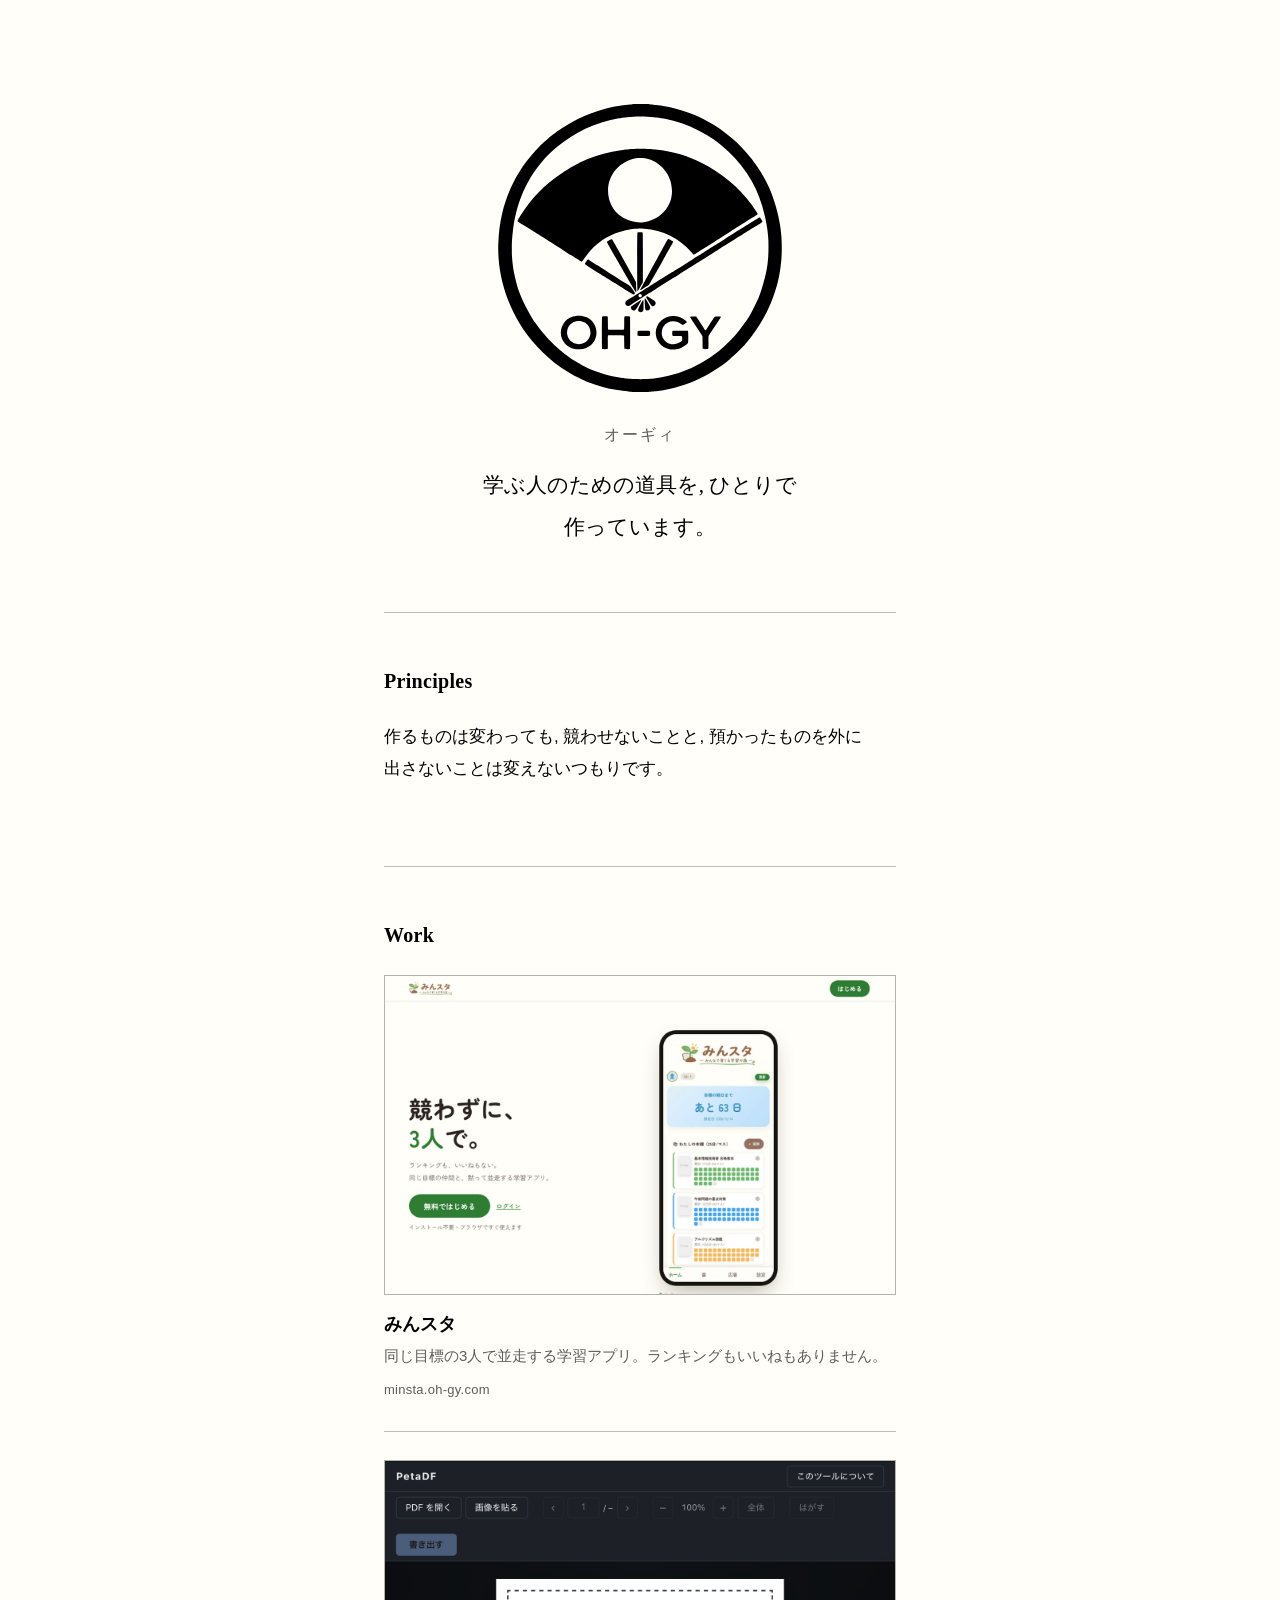
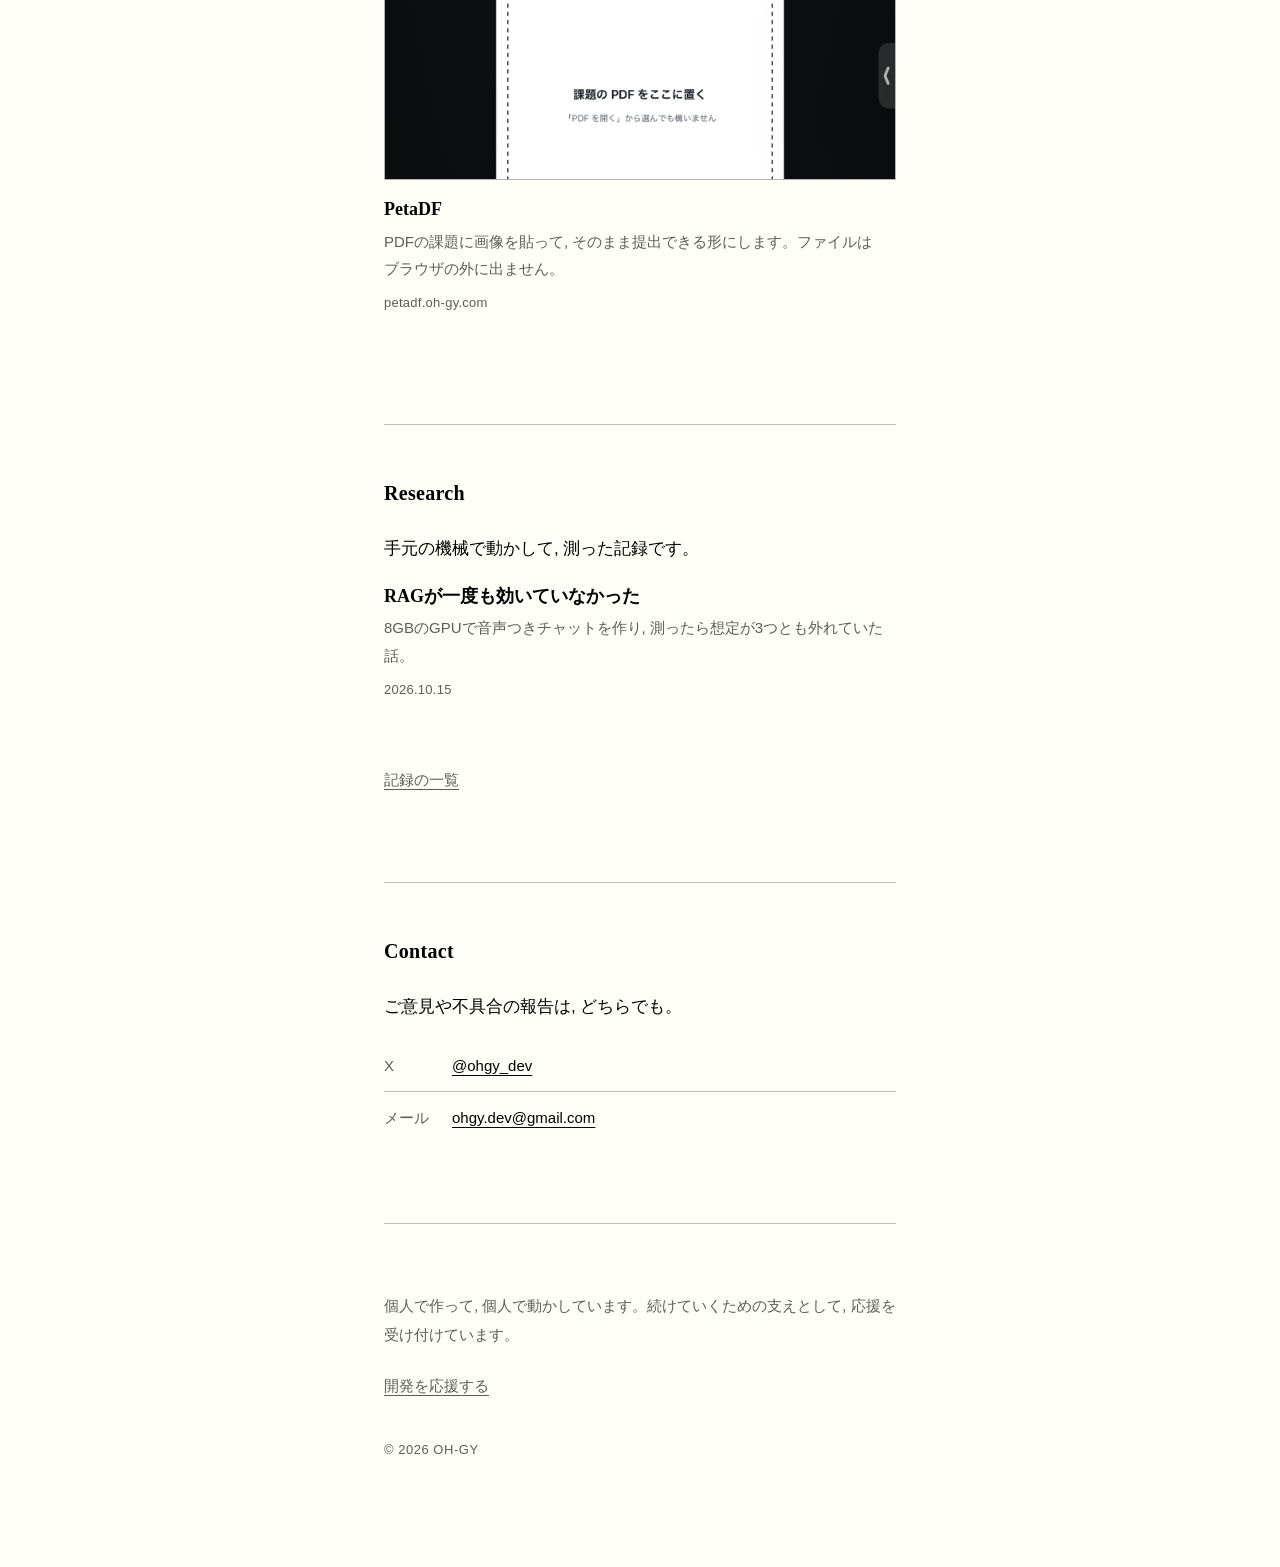
==== index.html @ 988ca9a3 "タイトルの変更" ====
<!doctype html>
<html lang="ja">
<head>
<meta charset="utf-8">
<meta name="viewport" content="width=device-width, initial-scale=1">
<title>OH-GY — 学ぶ人のための道具</title>
<meta name="description" content="OH-GY (オーギィ) は個人開発の屋号です。競わない学習アプリ「みんスタ」と, PDFに画像を貼る「PetaDF」を作っています。">
<link rel="canonical" href="https://oh-gy.com/">

<meta property="og:type" content="website">
<meta property="og:site_name" content="OH-GY">
<meta property="og:url" content="https://oh-gy.com/">
<meta property="og:title" content="OH-GY — 学ぶ人のための道具">
<meta property="og:description" content="競わない学習アプリ「みんスタ」と, PDFに画像を貼る「PetaDF」。個人で作っています。">
<meta property="og:image" content="https://oh-gy.com/mon-og.png">
<meta property="og:image:width" content="1200">
<meta property="og:image:height" content="630">
<meta property="og:image:alt" content="OH-GY — 誰かのための道具を, ひとりで作っています。">
<meta property="og:locale" content="ja_JP">
<meta name="twitter:card" content="summary_large_image">
<meta name="twitter:site" content="@ohgy_dev">
<meta name="twitter:creator" content="@ohgy_dev">

<link rel="icon" href="favicon.svg" type="image/svg+xml">
<link rel="apple-touch-icon" href="apple-touch-icon.png">
<meta name="theme-color" content="#FFFEF8" media="(prefers-color-scheme: light)">
<meta name="theme-color" content="#1A1917" media="(prefers-color-scheme: dark)">

<link rel="stylesheet" href="style.css">

<script type="application/ld+json">
{
  "@context": "https://schema.org",
  "@graph": [
    {
      "@type": "Organization",
      "@id": "https://oh-gy.com/#org",
      "name": "OH-GY",
      "alternateName": "オーギィ",
      "url": "https://oh-gy.com/",
      "logo": "https://oh-gy.com/mon-og.png",
      "description": "学ぶ人のための道具を個人で作っている屋号。",
      "email": "ohgy.dev@gmail.com",
      "sameAs": ["https://x.com/ohgy_dev"]
    },
    {
      "@type": "WebSite",
      "@id": "https://oh-gy.com/#site",
      "url": "https://oh-gy.com/",
      "name": "OH-GY",
      "inLanguage": "ja",
      "publisher": { "@id": "https://oh-gy.com/#org" }
    },
    {
      "@type": "WebApplication",
      "name": "みんスタ",
      "url": "https://minsta.oh-gy.com/",
      "applicationCategory": "EducationalApplication",
      "operatingSystem": "Web",
      "inLanguage": "ja",
      "description": "同じ目標の3人で並走する学習アプリ。ランキングもいいねもありません。",
      "author": { "@id": "https://oh-gy.com/#org" },
      "offers": { "@type": "Offer", "price": "0", "priceCurrency": "JPY" }
    },
    {
      "@type": "WebApplication",
      "name": "PetaDF",
      "url": "https://petadf.oh-gy.com/",
      "applicationCategory": "UtilitiesApplication",
      "operatingSystem": "Web",
      "inLanguage": "ja",
      "description": "PDFの課題に画像を貼って, そのまま提出できる形にします。ファイルはブラウザの外に出ません。",
      "author": { "@id": "https://oh-gy.com/#org" },
      "offers": { "@type": "Offer", "price": "0", "priceCurrency": "JPY" }
    }
  ]
}
</script>
</head>

<body>
<a class="skip" href="#main">本文へ</a>
<main id="main">

  <header class="nameplate">
    <h1 class="mark"><svg xmlns="http://www.w3.org/2000/svg" viewBox="0 0 512 512" role="img" aria-label="OH-GY"><path fill="currentColor" fill-rule="evenodd" d="M239.12 511.57C238.65 511.31 237.38 511.09 235.62 510.96C229.09 510.49 221.98 509.6 213 508.13C142.94 496.64 78.95 451.99 40.63 387.88C20.11 353.55 7.25 313.15 4.63 274.75C4.35 270.7 3.79 253.26 3.9 252.25C3.97 251.63 4.14 248.37 4.28 245C5.01 226.96 6.76 213.51 10.63 196C19.63 155.32 40.35 115.4 68.12 85.21C69.64 83.57 72.01 80.96 73.41 79.42C77.63 74.75 86.51 66.42 92.75 61.26C94.61 59.73 96.63 58.05 97.25 57.53C101.88 53.64 113.32 45.49 120.62 40.87C152.34 20.82 185.61 8.4 222.75 2.76C227.2 2.09 233.66 1.37 238.4 1.03C240.32 0.89 241.37 0.7 241.77 0.41C242.77 -0.28 272.24 -0.21 273.79 0.49C274.51 0.82 275.42 0.99 276.5 0.99C277.39 0.99 278.97 1.11 280 1.24C281.03 1.37 283.06 1.61 284.5 1.76C295.66 2.92 303.89 4.38 316.5 7.44C390.82 25.44 454.43 78.83 486.05 149.75C494.05 167.68 501.99 195.36 505.26 216.69C505.39 217.55 505.61 218.95 505.74 219.81C506.18 222.66 507.15 231.62 507.36 234.75C508.51 252.08 508.3 268.88 506.77 282.25C506.14 287.8 505.74 290.98 505.5 292.5C505.36 293.39 505.14 294.92 505.01 295.89C504.88 296.86 504.61 298.49 504.41 299.51C504.2 300.54 503.96 301.88 503.87 302.5C503.42 305.49 501.18 315.47 499.7 321.12C489.7 359.17 469.77 396.44 443.38 426.47C442.14 427.88 440.27 430.01 439.21 431.2C435.33 435.61 423.92 446.44 416.1 453.14C380.55 483.59 331.34 505.29 287.12 510C285.61 510.16 283.48 510.4 282.38 510.52C281.27 510.65 279.02 510.84 277.38 510.96C275.43 511.1 274.09 511.32 273.57 511.59C272.36 512.22 240.28 512.2 239.12 511.57ZM266.62 488.97C272.48 488.74 274.45 488.6 280.62 488.02C294.97 486.66 314.93 481.93 330.64 476.16C353.62 467.72 374.91 455.83 394 440.78C396.13 439.11 399.2 436.55 403.49 432.88C409.38 427.83 417.45 419.88 422.38 414.27C423.75 412.7 425.39 410.85 426.02 410.15C433.33 402.03 446.35 384.31 451.39 375.62C453.6 371.8 464.46 349.91 466.45 345.25C471.62 333.16 478.53 309.06 481.36 293.25C481.71 291.29 481.85 290.41 482.53 285.75C482.66 284.86 482.88 283 483.02 281.62C483.16 280.25 483.38 278.17 483.5 277C484.71 265.35 484.71 244.1 483.51 232.5C483.05 228.16 482.76 225.58 482.53 224C482.39 223.11 482.16 221.47 482.01 220.38C480.48 209.42 478.18 199.28 473.21 181.5C461.55 139.85 436 101.89 400 72.73C367.88 46.71 324.41 28.17 285.75 24.01C284.31 23.85 282.17 23.61 281 23.48C266.01 21.74 247.27 21.74 232.75 23.48C224.4 24.48 224.01 24.53 216.06 25.86C178.54 32.15 139.81 50.45 107.62 77.1C79.17 100.65 56.28 133.38 42.92 169.62C41.93 172.32 39.95 178.37 38.5 183.12C35.8 192.01 32.72 206.27 31.12 217.38C30.92 218.75 30.64 220.66 30.5 221.62C30.35 222.59 30.12 224.56 29.99 226C29.85 227.44 29.62 229.64 29.48 230.88C29.34 232.11 29.12 234.36 28.99 235.88C28.87 237.39 28.62 240.31 28.45 242.38C28.04 247.31 28.04 266.4 28.45 271.38C29.49 283.99 30.37 290.57 32.52 301.75C34.28 310.89 36.98 321.52 39.47 329.12C45.43 347.32 60.13 375.72 72.08 392.12C77.89 400.1 82.58 405.96 89.53 413.91C92.44 417.25 104.75 429.6 108 432.45C122.16 444.86 132.59 452.5 146.38 460.57C148.71 461.94 151.3 463.39 152.12 463.81C152.95 464.22 154.58 465.08 155.75 465.71C170.65 473.81 195.76 482.21 214.12 485.23C214.95 485.37 217.26 485.76 219.25 486.1C226.56 487.34 229.92 487.75 239.25 488.54C246.33 489.14 257.89 489.33 266.62 488.97ZM142.25 435.87C117.42 432.15 106.94 405.8 122.7 386.69C130.94 376.69 148.54 373.31 161.4 379.25C178.85 387.31 184.22 409.93 172.24 424.82C165.62 433.04 153.41 437.54 142.25 435.87ZM308.25 435.85C283.71 431.38 275.44 401.02 294.27 384.55C306.17 374.14 326.01 374.5 337.44 385.34C340.01 387.79 340.02 387.77 335.81 390.51C331.77 393.14 331.55 393.18 329.71 391.61C319.39 382.76 303.53 385.04 297.29 396.25C294.9 400.54 294.04 407.06 295.22 411.78C298.8 426.02 315.52 431.56 328.44 422.79C330.97 421.07 331 421.01 331 416.84C331 411.8 331.86 412.25 322.24 412.25L314.48 412.25L313.83 411.6C313.18 410.95 313.02 405.36 313.62 403.94C313.94 403.17 314.82 403.12 327.96 403.12L340.79 403.12L341.27 403.72C341.91 404.51 342.02 423.25 341.39 424.47C339.84 427.46 332.21 432.65 326.68 434.47C321.36 436.22 313.51 436.81 308.25 435.85ZM188.64 435.19C187.99 434.26 188.05 378.51 188.71 377.91C189.2 377.47 197.52 377.28 198.17 377.7C198.82 378.11 198.91 379.5 198.96 389.74C199.02 399.1 199.07 400.41 199.42 400.81C200.11 401.56 226.71 401.48 227.4 400.72C227.85 400.23 227.88 399.62 227.94 389.66C228.02 377.88 228 378.2 228.88 377.79C230.06 377.26 237.08 377.4 237.78 377.98L238.38 378.46L238.45 405.92C238.52 434.02 238.51 434.71 237.85 435.37C237.23 435.99 228.99 435.93 228.42 435.3C228.06 434.9 228.01 433.55 227.94 423.34C227.89 414.03 227.81 411.75 227.53 411.41C227.18 410.99 200.71 410.74 199.65 411.15C198.84 411.46 198.73 413.07 198.8 424.02L198.88 434.79L198.28 435.27C197.31 436.06 189.2 435.99 188.64 435.19ZM367.66 435.29C367.29 434.88 367.25 433.74 367.25 424.16C367.25 415.73 367.18 413.31 366.91 412.68C366.57 411.88 360.16 402.02 350.32 387.16C344.66 378.61 344.82 378.89 345.25 378.37C345.62 377.93 355.44 377.82 356.23 378.24C356.69 378.49 360.33 384.11 367.24 395.25C371.44 402.02 372.01 402.72 372.83 402.18C373.11 401.99 375.02 399.2 377.05 395.98C386.41 381.19 387.82 379.03 388.38 378.5C389.1 377.82 398.91 377.56 399.55 378.2C400.07 378.72 399.7 379.34 388.91 395.6C383.17 404.25 378.31 411.64 378.11 412.02C377.81 412.61 377.75 414.58 377.75 423.68C377.75 433.19 377.7 434.71 377.36 435.19C376.81 435.98 368.36 436.07 367.66 435.29ZM152.52 426.24C165.22 423.05 171.59 408.93 165.76 396.87C158 380.81 133.59 382.24 127.58 399.12C121.9 415.07 135.98 430.38 152.52 426.24ZM252.31 411.94C251.53 411.57 251.45 411.06 251.54 407.26C251.65 403.06 251.19 403.37 257.5 403.17C266.34 402.9 273.21 403.21 273.66 403.9C274.28 404.84 274.05 411.41 273.39 411.9C272.77 412.35 253.24 412.39 252.31 411.94ZM254.95 369.5C251.49 367.62 251.72 366.4 257.83 354.38C262.26 345.65 262.35 345.72 262.28 357.99C262.23 367.65 262.24 367.62 260.4 369.11C259.16 370.11 256.44 370.31 254.95 369.5ZM243 366.48C240.26 365.24 238.83 361.71 240.37 360C241.15 359.14 254.97 349.68 256.91 348.67C258.37 347.92 258.38 348.81 256.93 351.43C248.41 366.81 247.03 368.31 243 366.48ZM267.08 366.51C265.46 365.52 265.28 364.85 264.7 357.25C264.35 352.79 264.28 345.64 264.57 345.34C265.51 344.41 274.03 359.27 274.2 362.12C274.41 365.88 270.25 368.45 267.08 366.51ZM277.21 359.01C275.97 358.34 275.38 357.52 271.2 350.75C266.33 342.86 266.3 342.77 267.82 342.05C268.65 341.65 268.02 341.32 275.99 346.34C282.27 350.3 283.02 350.92 283.62 352.74C284.93 356.67 280.63 360.87 277.21 359.01ZM232.81 358.47C228.59 356.38 228.89 351.25 233.38 348.64C234.07 348.25 237.16 346.35 240.25 344.42C243.34 342.5 247 340.22 248.38 339.37C249.75 338.51 252.68 336.72 254.88 335.38C257.07 334.04 259.89 332.29 261.12 331.5C262.36 330.71 265.06 329.02 267.12 327.74C269.19 326.47 272.34 324.5 274.12 323.38C277.58 321.2 278.16 320.84 298.5 308.14C305.72 303.63 312.47 299.4 313.5 298.75C315.72 297.34 316.23 297.02 334.5 285.56C342.27 280.68 349.47 276.16 350.5 275.5C351.53 274.85 354.23 273.15 356.5 271.73C358.77 270.31 361.86 268.37 363.38 267.41C364.89 266.46 367.98 264.53 370.25 263.12C372.52 261.71 376.01 259.52 378 258.24C379.99 256.96 383.71 254.6 386.25 253C390.66 250.22 392.69 248.94 406.25 240.37C422.5 230.1 431.89 224.19 444.62 216.2C448.42 213.82 459.77 206.76 464.39 203.92C469.18 200.96 468.9 200.9 471.97 205.59C474.61 209.6 474.98 208.99 466.75 214.06C460.99 217.61 458.08 219.43 446.25 226.87C443.02 228.91 439.14 231.33 437.62 232.26C436.11 233.18 432.96 235.15 430.62 236.63C428.29 238.11 425.87 239.63 425.25 240C423.44 241.08 404.87 252.7 394.88 259C392.54 260.48 389.73 262.24 388.62 262.93C387.52 263.61 382.46 266.8 377.38 270C372.29 273.21 365.59 277.42 362.5 279.37C359.41 281.32 354.96 284.13 352.62 285.62C350.29 287.1 345.39 290.2 341.75 292.49C338.11 294.78 331.24 299.12 326.5 302.12C321.76 305.12 314.67 309.6 310.75 312.07C306.83 314.54 302.61 317.21 301.38 317.99C296.11 321.33 289.04 325.78 282.25 330.03C279.98 331.44 275.31 334.4 271.88 336.59C268.44 338.78 263.71 341.75 261.38 343.2C257.15 345.81 246.7 352.47 240.78 356.32C236.4 359.16 234.98 359.55 232.81 358.47ZM257.76 343.37C259.37 342.54 259.8 340.19 258.61 338.77C256.7 336.51 253.21 337.69 253.21 340.6C253.21 343.05 255.58 344.5 257.76 343.37ZM241.24 337.09C239.67 336.18 237.93 335.13 237.38 334.75C236.82 334.38 234.46 332.89 232.12 331.44C229.79 330 224.78 326.87 221 324.49C217.22 322.12 213.17 319.59 212 318.87C210.01 317.65 203.09 313.34 193.88 307.58C191.68 306.21 186.78 303.11 183 300.71C175.72 296.07 170 292.47 163.25 288.27C157.06 284.41 157.24 284.86 160.13 280.37C163.34 275.39 162.94 275.5 167.42 278.45C170.54 280.52 174.01 282.73 182 287.76C186.75 290.74 193.58 295.08 198.12 298C200.11 299.28 211.2 306.31 230.75 318.7C239.72 324.38 238.75 323.49 243.04 329.98C247.62 336.9 247.62 336.91 245.75 338.19C244.59 338.98 244.45 338.94 241.24 337.09ZM248.56 334.33C248.22 334.2 245.39 329.71 242.36 324.5C237.84 316.71 236.02 313.57 232.82 308C230.95 304.77 227.91 299.48 226.05 296.25C224.18 293.02 221.49 288.35 220.06 285.88C218.63 283.4 215.96 278.79 214.13 275.62C212.31 272.46 209.6 267.79 208.12 265.25C203.93 258.05 197.5 246.44 197.33 245.77C197.09 244.82 197.45 244.5 201.26 242.31C205.82 239.7 206.2 239.7 207.52 242.3C207.82 242.89 208.93 244.89 210 246.75C211.06 248.61 212.72 251.53 213.68 253.25C214.64 254.97 216.69 258.61 218.24 261.35C221.5 267.12 228.72 280.04 230.62 283.5C231.34 284.81 233.22 288.18 234.8 291C236.38 293.82 238.61 297.81 239.75 299.88C241.85 303.68 247.05 312.94 248.23 315C248.84 316.07 248.88 316.36 249.04 321C249.13 323.68 249.28 327.62 249.38 329.75C249.56 333.72 249.4 334.64 248.56 334.33ZM251.64 331.94C250.79 329.11 250.66 229.34 251.5 228.5C252.15 227.85 259.94 227.73 260.57 228.36C261.12 228.9 261.23 238.66 261.15 280.15L261.09 316.93L258.63 321.28C257.28 323.67 255.45 326.92 254.55 328.5C252.5 332.14 251.91 332.84 251.64 331.94ZM256.5 330.37C256.5 329.84 257.35 328.16 259.79 323.88C260.97 321.81 262.98 318.16 264.26 315.75C267.6 309.47 269.46 306.01 271.18 302.88C273.51 298.6 275.63 294.69 277.69 290.88C278.72 288.95 280.72 285.29 282.13 282.75C283.53 280.21 286.17 275.37 288 272C289.82 268.63 293 262.78 295.06 259C305.73 239.43 305.39 240 306.45 240C307.19 240 313.63 243.36 314.45 244.18C315.26 244.99 315.28 244.95 305.13 262.88C304.27 264.39 302.64 267.31 301.5 269.38C300.36 271.44 297.41 276.73 294.94 281.12C292.47 285.52 289.35 291.09 288.01 293.5C274.59 317.52 272.84 320.57 272.07 321.29C271.69 321.65 269.57 323.06 267.38 324.43C265.18 325.81 262.41 327.55 261.24 328.31C257.71 330.59 256.5 331.11 256.5 330.37ZM148.25 278.09C146.39 276.9 144.03 275.41 143 274.76C138.21 271.76 126.23 264.16 120.12 260.24C112.71 255.49 104.71 250.41 100.25 247.63C98.67 246.64 95.52 244.65 93.25 243.21C90.98 241.76 85.19 238.1 80.38 235.07C67.11 226.73 67.03 226.68 60.88 222.79C57.71 220.79 51.52 216.94 47.12 214.23C38.36 208.83 38.02 208.54 38.57 207.23C38.85 206.55 42.13 200.81 43.62 198.39C61.97 168.53 86.53 143.13 115.62 123.89C130.97 113.74 148.69 103.97 161 98.86C182.11 90.09 200.63 85.03 222.12 82.14C227.8 81.37 228.69 81.26 231.5 81C233.08 80.85 235.22 80.62 236.25 80.48C238.01 80.25 252.57 79.67 257.25 79.65C261.19 79.63 276.86 80.24 278.75 80.49C279.78 80.62 281.92 80.85 283.5 81C298.71 82.39 315.2 85.69 330.5 90.39C334.5 91.62 336.01 92.13 342.52 94.46C351.36 97.63 367.56 105.16 376.25 110.13C413.53 131.48 442.42 158.69 463.54 192.35C465.42 195.35 465.51 195.68 464.69 196.41C464.13 196.9 463.42 197.35 455.29 202.36C452.9 203.83 449.13 206.19 446.91 207.6C444.69 209.01 439.95 212 436.38 214.24C432.8 216.49 424.64 221.67 418.25 225.75C411.86 229.83 402.24 235.96 396.88 239.37C386.49 245.98 378.79 250.89 375.12 253.25C373.89 254.05 369.61 256.77 365.62 259.31C361.64 261.85 357.04 264.79 355.4 265.84C351.22 268.53 351.83 268.71 347.38 263.48C326.54 239.01 296.08 223.88 263.38 221.77C261.31 221.64 259.08 221.45 258.4 221.35C256.73 221.11 243.71 221.92 239.88 222.51C214.17 226.45 191.78 237.25 173.8 254.38C169.43 258.53 161.16 268.61 155.64 276.5C152.42 281.09 152.84 281.01 148.25 278.09ZM262.38 210.23C286.93 207.26 307.88 188.3 311.84 165.45C312.71 160.42 312.85 158.89 312.84 154.25C312.78 126.16 292.76 101.89 265.25 96.59C261.88 95.94 251.37 95.94 248.25 96.59C209.09 104.74 188.67 143.54 204.72 179.3C213.8 199.55 238.97 213.05 262.38 210.23Z"/></svg></h1>
    <p class="reading">オーギィ</p>
    <p class="lede">学ぶ人のための道具を, ひとりで作っています。</p>
  </header>

  <section class="band">
    <h2>Principles</h2>
    <p>作るものは変わっても, 競わせないことと, 預かったものを外に出さないことは変えないつもりです。</p>
  </section>

  <section class="band">
    <h2>Work</h2>
    <div class="entries">

      <a class="entry" href="https://minsta.oh-gy.com/">
        <span class="shot"><img src="images/minsta.png"
             alt="みんスタの画面。「競わずに、3人で。」の見出しと, 目標までの残り日数や参考書ごとの学習記録が並んだアプリ画面。"
             width="1280" height="800" loading="lazy" decoding="async"></span>
        <h3>みんスタ</h3>
        <p>同じ目標の3人で並走する学習アプリ。ランキングもいいねもありません。</p>
        <span class="meta">minsta.oh-gy.com</span>
      </a>

      <a class="entry" href="https://petadf.oh-gy.com/">
        <span class="shot"><img src="images/petadf.png"
             alt="PetaDFの画面。PDFを置く枠と, 「PDFを開く」「画像を貼る」「書き出す」の操作が並んでいる。"
             width="1280" height="800" loading="lazy" decoding="async"></span>
        <h3>PetaDF</h3>
        <p>PDFの課題に画像を貼って, そのまま提出できる形にします。ファイルはブラウザの外に出ません。</p>
        <span class="meta">petadf.oh-gy.com</span>
      </a>

    </div>
  </section>

  <section class="band">
    <h2>Research</h2>
    <p>手元の機械で動かして, 測った記録です。</p>
    <div class="entries">

      <a class="entry" href="research/local-llm/">
        <h3>RAGが一度も効いていなかった</h3>
        <p>8GBのGPUで音声つきチャットを作り, 測ったら想定が3つとも外れていた話。</p>
        <span class="meta"><time datetime="2026-10-15">2026.10.15</time></span>
      </a>

    </div>
    <a class="more" href="research/">記録の一覧</a>
  </section>

  <section class="band">
    <h2>Contact</h2>
    <p>ご意見や不具合の報告は, どちらでも。</p>
    <dl class="contact">
      <div>
        <dt>X</dt>
        <dd><a href="https://x.com/ohgy_dev" rel="me noopener noreferrer" target="_blank">@ohgy_dev</a></dd>
      </div>
      <div>
        <dt>メール</dt>
        <dd><a href="mailto:ohgy.dev@gmail.com">ohgy.dev@gmail.com</a></dd>
      </div>
    </dl>
  </section>

  <footer>
    <p>個人で作って, 個人で動かしています。続けていくための支えとして, 応援を受け付けています。</p>
    <p><a href="https://ofuse.me/467b7906" rel="noopener noreferrer" target="_blank">開発を応援する</a></p>
    <p class="copyright">© 2026 OH-GY</p>
  </footer>

</main>
</body>
</html>
---- style.css ----
/* OH-GY — 共有スタイル */

:root {
  --ground: #FFFEF8;
  --ink: #000000;
  --ink-2: rgba(0, 0, 0, .64);
  --rule: rgba(0, 0, 0, .26);
  --wash: rgba(0, 0, 0, .04);
  --frame: rgba(0, 0, 0, .05);
  --focus: #1B5FBF;

  --serif: "Hiragino Mincho ProN", "Yu Mincho", YuMincho, "Noto Serif JP",
           "Noto Serif CJK JP", "Songti SC", serif;
  --sans: -apple-system, BlinkMacSystemFont, "Hiragino Kaku Gothic ProN",
          "Yu Gothic Medium", "Yu Gothic", YuGothic, "Noto Sans JP",
          "Helvetica Neue", Arial, sans-serif;
  --mono: ui-monospace, SFMono-Regular, Menlo, Consolas,
          "Noto Sans Mono", monospace;
}

@media (prefers-color-scheme: dark) {
  :root {
    --ground: #1A1917;
    --ink: #F2F0EB;
    --ink-2: rgba(242, 240, 235, .66);
    --rule: rgba(242, 240, 235, .30);
    --wash: rgba(242, 240, 235, .055);
    --frame: rgba(242, 240, 235, .07);
    --focus: #8FB8F0;
  }
}

/* 高コントラスト設定の利用者には, 罫線を 3:1 以上まで上げる */
@media (prefers-contrast: more) {
  :root {
    --ink-2: rgba(0, 0, 0, .82);
    --rule: rgba(0, 0, 0, .62);
  }
  @media (prefers-color-scheme: dark) {
    :root {
      --ink-2: rgba(242, 240, 235, .88);
      --rule: rgba(242, 240, 235, .68);
    }
  }
}

*, *::before, *::after { box-sizing: border-box; }

html { -webkit-text-size-adjust: 100%; }

body {
  margin: 0;
  background: var(--ground);
  color: var(--ink);
  font-family: var(--sans);
  font-size: 17px;
  line-height: 1.9;
  font-feature-settings: "palt" 1;
}

/* 日本語は文節で折り返す。Chrome 119+ が lang="ja" のときだけ効く。
   非対応ブラウザは通常の折り返しになるだけで, 崩れはしない。 */
p, h1, h2, h3, dd, li, figcaption { word-break: auto-phrase; }

main {
  width: 100%;
  max-width: 34rem;
  margin: 0 auto;
  padding: 0 1rem;
}

a {
  color: inherit;
  text-decoration-thickness: 1px;
  text-underline-offset: .28em;
}

:focus-visible {
  outline: 2px solid var(--focus);
  outline-offset: 3px;
  border-radius: 2px;
}

/* キーボード利用者が本文へ飛べるようにする */
.skip {
  position: absolute;
  left: -9999px;
  padding: .75rem 1rem;
  background: var(--ground);
  border: 1px solid var(--ink);
  font-size: .9375rem;
  text-decoration: none;
}

.skip:focus {
  left: 1rem;
  top: 1rem;
  z-index: 10;
}

/* ---------- 表札 ---------- */

.nameplate {
  padding: clamp(3.5rem, 13vw, 6.5rem) 0 clamp(2.5rem, 8vw, 4rem);
  text-align: center;
}

.mark {
  margin: 0;
  line-height: 0;
}

.mark svg {
  display: inline-block;
  width: min(288px, 58vw);
  height: auto;
  color: var(--ink);
}

.reading {
  margin: 1.75rem 0 0;
  font-family: var(--serif);
  font-size: 1rem;
  letter-spacing: .14em;
  color: var(--ink-2);
}

.lede {
  margin: .85rem auto 0;
  max-width: 24rem;
  font-family: var(--serif);
  font-size: 1.3125rem;
  line-height: 2;
}

/* ---------- 節 ---------- */
/* 罫線は下の見出しに属させたいので, 上の余白より下の余白を広くとる */

.band {
  padding: clamp(2.25rem, 7vw, 3.25rem) 0 clamp(3.25rem, 10vw, 5rem);
  border-top: 1px solid var(--rule);
}

.band > h2 {
  margin: 0 0 1.5rem;
  font-family: var(--serif);
  font-size: 1.25rem;
  font-weight: 600;
  line-height: 1.6;
  letter-spacing: .015em;
}

.band > p { margin: 0 0 1.1rem; }

.band > p:last-child { margin-bottom: 0; }

/* ---------- 一覧の項目 (Work / Research 共通) ---------- */

.entries {
  display: flex;
  flex-direction: column;
}

.entry {
  display: block;
  padding: 1.75rem 0;
  text-decoration: none;
  border-top: 1px solid var(--rule);
  transition: background-color .12s ease, box-shadow .12s ease;
}

.entry:first-child {
  border-top: 0;
  padding-top: 0;
}

.entry:hover {
  background: var(--wash);
  box-shadow: 0 0 0 1rem var(--wash);
}

/* 製品の実物。16:10 で枠を確保しておくので, 読み込みで行がずれない (CLS 対策) */
.shot {
  display: block;
  margin: 0 0 1rem;
  aspect-ratio: 16 / 10;
  overflow: hidden;
  background: var(--frame);
  border: 1px solid var(--rule);
}

.shot img {
  display: block;
  width: 100%;
  height: 100%;
  object-fit: cover;
  object-position: top center;
}

.entry h3 {
  margin: 0;
  font-family: var(--serif);
  font-size: 1.125rem;
  font-weight: 600;
  line-height: 1.5;
  text-decoration: underline;
  text-decoration-color: transparent;
  text-decoration-thickness: 1px;
  text-underline-offset: .22em;
  transition: text-decoration-color .12s ease;
}

.entry:hover h3,
.entry:focus-visible h3 { text-decoration-color: currentColor; }

.entry p {
  margin: .3rem 0 0;
  color: var(--ink-2);
  font-size: .9375rem;
  line-height: 1.85;
}

.entry .meta {
  display: block;
  margin-top: .5rem;
  font-size: .8125rem;
  letter-spacing: .02em;
  color: var(--ink-2);
}

/* ---------- 連絡先 ---------- */

.contact {
  margin: 0;
  font-size: .9375rem;
}

.contact > div {
  display: grid;
  grid-template-columns: 3.5rem 1fr;
  gap: .75rem;
  align-items: baseline;
  border-top: 1px solid var(--rule);
}

.contact > div:first-child { border-top: 0; }

.contact dt {
  padding: .7rem 0;
  color: var(--ink-2);
}

.contact dd { margin: 0; }

/* 指で押せる大きさを確保する (WCAG 2.2 の 2.5.8 は 24px, ここは 44px) */
.contact dd a {
  display: block;
  padding: .7rem 0;
  min-height: 44px;
}

/* ---------- 奥付 ---------- */

footer {
  padding: clamp(2.75rem, 9vw, 4.25rem) 0 clamp(3.5rem, 11vw, 5.5rem);
  border-top: 1px solid var(--rule);
  font-size: .9375rem;
  color: var(--ink-2);
}

footer p { margin: 0 0 1rem; }

footer a {
  display: inline-block;
  padding: .4rem 0;
}

.copyright {
  margin-top: 2rem;
  font-size: .8125rem;
  letter-spacing: .04em;
}

/* ---------- 記事ページ ---------- */

.back {
  display: inline-block;
  margin: clamp(2rem, 7vw, 3rem) 0 0;
  padding: .5rem 0;
  font-size: .875rem;
  color: var(--ink-2);
}

.article-head {
  padding: 1.5rem 0 clamp(1.75rem, 6vw, 2.5rem);
  border-bottom: 1px solid var(--rule);
}

.article-head h1 {
  margin: 0;
  font-family: var(--serif);
  font-size: clamp(1.5rem, 5.5vw, 1.875rem);
  font-weight: 600;
  line-height: 1.55;
}

.article-head .subtitle {
  display: block;
  margin-top: .85rem;
  font-family: var(--serif);
  font-size: clamp(1rem, 3.4vw, 1.125rem);
  line-height: 1.7;
  color: var(--ink-2);
}

.article-head .meta {
  display: block;
  margin-top: .75rem;
  font-size: .875rem;
  letter-spacing: .02em;
  color: var(--ink-2);
}

.article-body {
  padding: clamp(2rem, 7vw, 3rem) 0 clamp(3.5rem, 11vw, 5.5rem);
}

.article-body > :first-child { margin-top: 0; }

.article-body h2 {
  margin: 3rem 0 1rem;
  font-family: var(--serif);
  font-size: 1.25rem;
  font-weight: 600;
  line-height: 1.6;
}

.article-body h3 {
  margin: 2.25rem 0 .75rem;
  font-family: var(--serif);
  font-size: 1.0625rem;
  font-weight: 600;
  line-height: 1.6;
}

.article-body p { margin: 0 0 1.3rem; }

.article-body ul,
.article-body ol {
  margin: 0 0 1.3rem;
  padding-left: 1.4rem;
}

.article-body li { margin-bottom: .35rem; }

.article-body pre {
  margin: 0 0 1.4rem;
  padding: 1rem 1.1rem;
  overflow-x: auto;
  border: 1px solid var(--rule);
  background: var(--wash);
  font-family: var(--mono);
  font-size: .8125rem;
  line-height: 1.75;
}

.article-body code {
  font-family: var(--mono);
  font-size: .875em;
}

.article-body pre code { font-size: inherit; }

.article-body :not(pre) > code {
  padding: .1em .35em;
  border-radius: 2px;
  background: var(--wash);
}

.article-body figure { margin: 0 0 1.4rem; }

.article-body img {
  display: block;
  max-width: 100%;
  height: auto;
  border: 1px solid var(--rule);
}

.article-body figcaption {
  margin-top: .5rem;
  font-size: .8125rem;
  line-height: 1.7;
  color: var(--ink-2);
}

.article-body blockquote {
  margin: 0 0 1.4rem;
  padding-left: 1rem;
  border-left: 2px solid var(--rule);
  color: var(--ink-2);
}

.article-body table {
  width: 100%;
  margin: 0 0 1.4rem;
  border-collapse: collapse;
  font-size: .9375rem;
}

.article-body th,
.article-body td {
  padding: .55rem .6rem;
  border-bottom: 1px solid var(--rule);
  text-align: left;
  vertical-align: top;
}

.article-body th {
  font-family: var(--serif);
  font-weight: 600;
}

/* ---------- 記録の一覧ページ ---------- */

.archive {
  padding: clamp(2rem, 7vw, 3rem) 0 clamp(3.5rem, 11vw, 5.5rem);
}

/* 一覧へ渡す控えめなリンク (トップの節の末尾に置く) */
.more {
  display: inline-block;
  margin-top: 1.75rem;
  padding: .45rem 0;
  font-size: .9375rem;
  color: var(--ink-2);
}

/* 狭い画面では表の字を少し詰める (列が多いと潰れるため) */
@media (max-width: 30rem) {
  .article-body table { font-size: .875rem; }
  .article-body th,
  .article-body td { padding: .5rem .4rem; }
}

@media (prefers-reduced-motion: reduce) {
  * { transition: none !important; animation: none !important; }
}
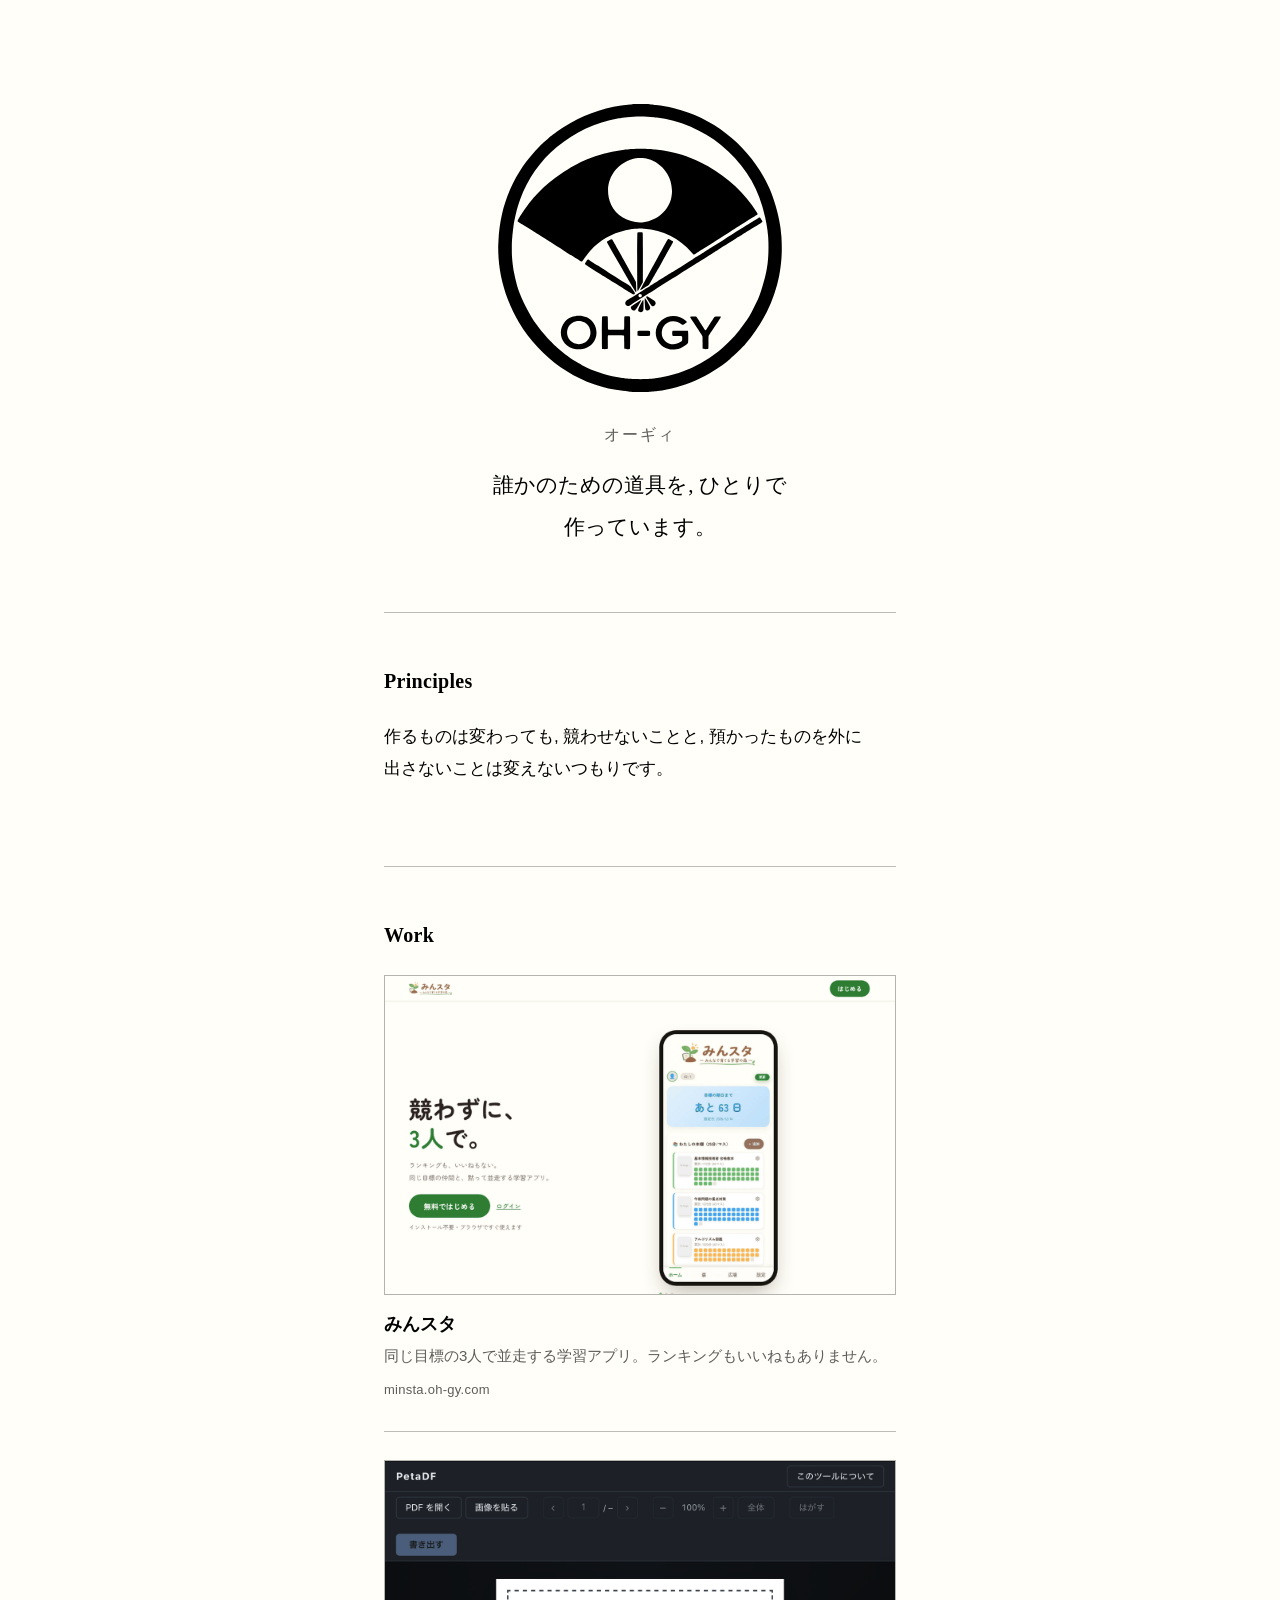
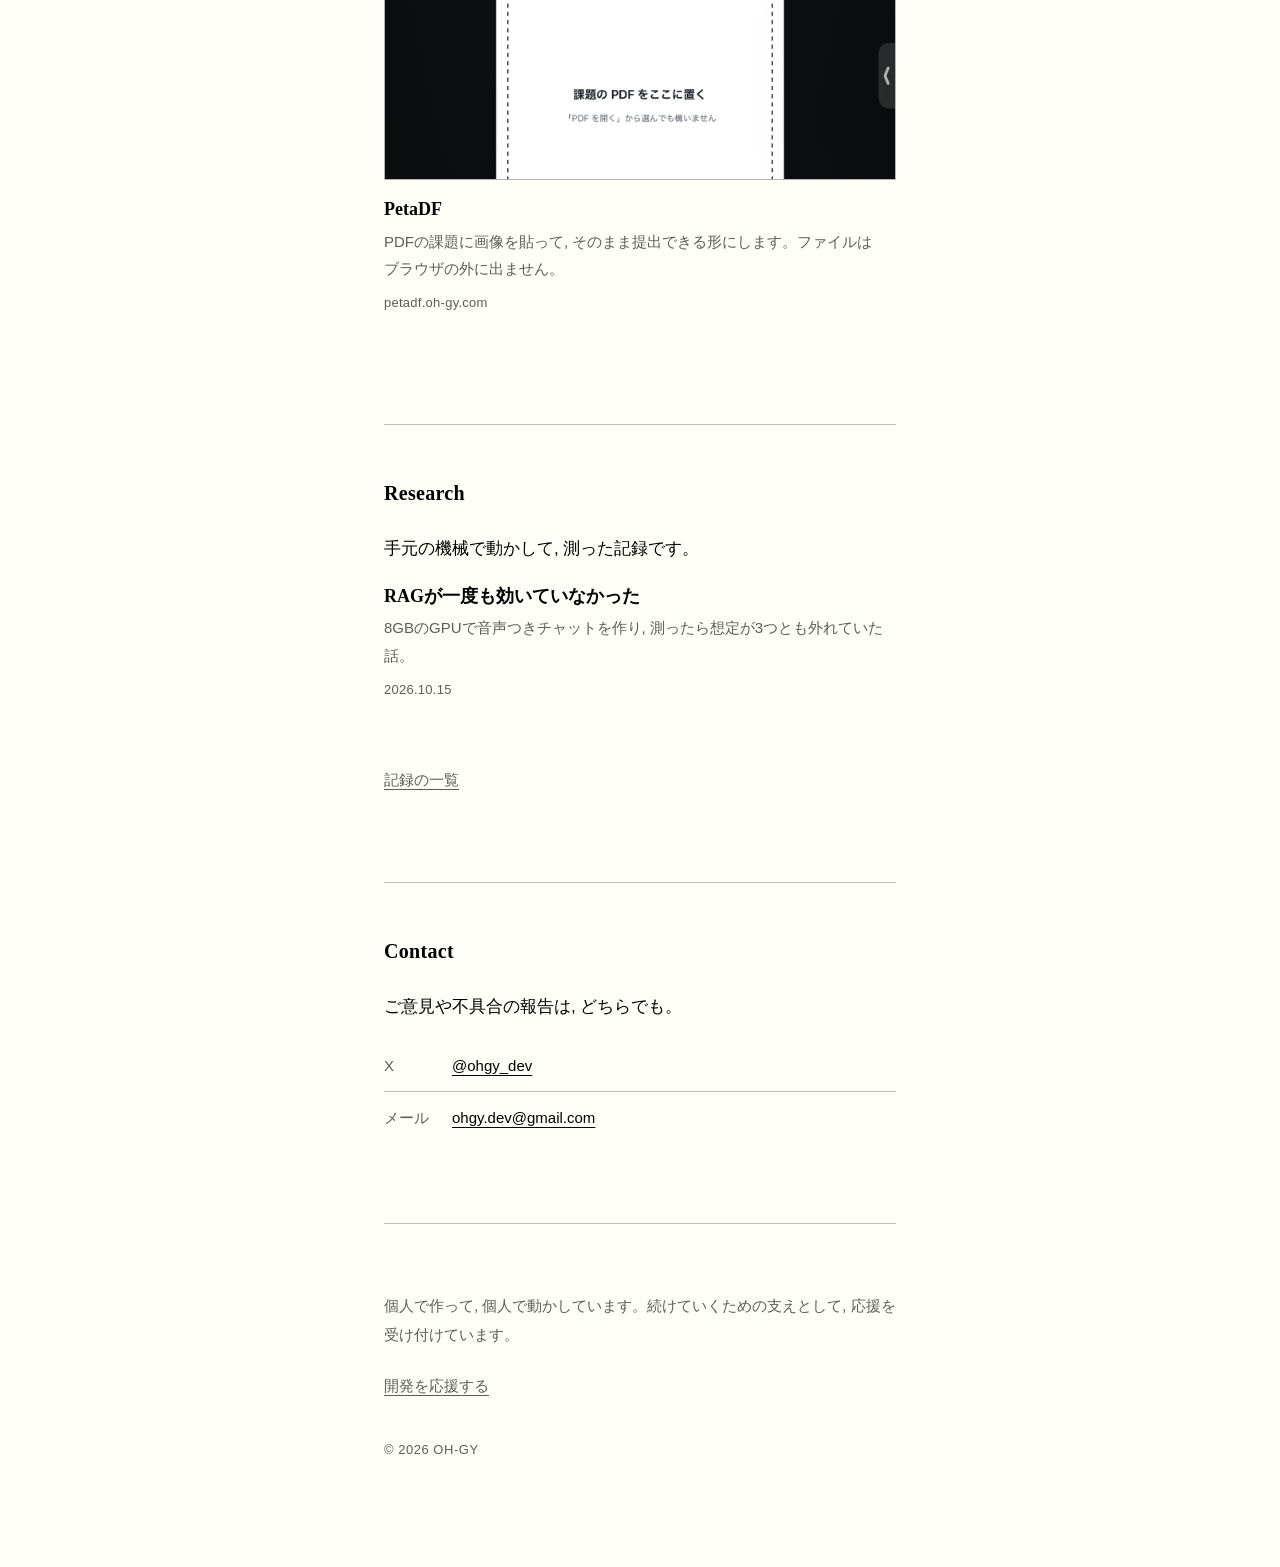
==== commit 3cbfdf53: "タイトル変更" ====
--- a/index.html
+++ b/index.html
@@ -3,14 +3,14 @@
 <head>
 <meta charset="utf-8">
 <meta name="viewport" content="width=device-width, initial-scale=1">
-<title>OH-GY — 学ぶ人のための道具</title>
+<title>OH-GY — 誰かのための道具</title>
 <meta name="description" content="OH-GY (オーギィ) は個人開発の屋号です。競わない学習アプリ「みんスタ」と, PDFに画像を貼る「PetaDF」を作っています。">
 <link rel="canonical" href="https://oh-gy.com/">
 
 <meta property="og:type" content="website">
 <meta property="og:site_name" content="OH-GY">
 <meta property="og:url" content="https://oh-gy.com/">
-<meta property="og:title" content="OH-GY — 学ぶ人のための道具">
+<meta property="og:title" content="OH-GY — 誰かのための道具">
 <meta property="og:description" content="競わない学習アプリ「みんスタ」と, PDFに画像を貼る「PetaDF」。個人で作っています。">
 <meta property="og:image" content="https://oh-gy.com/mon-og.png">
 <meta property="og:image:width" content="1200">
@@ -39,7 +39,7 @@
       "alternateName": "オーギィ",
       "url": "https://oh-gy.com/",
       "logo": "https://oh-gy.com/mon-og.png",
-      "description": "学ぶ人のための道具を個人で作っている屋号。",
+      "description": "誰かのための道具を個人で作っている屋号。",
       "email": "ohgy.dev@gmail.com",
       "sameAs": ["https://x.com/ohgy_dev"]
     },
@@ -85,7 +85,7 @@
   <header class="nameplate">
     <h1 class="mark"><svg xmlns="http://www.w3.org/2000/svg" viewBox="0 0 512 512" role="img" aria-label="OH-GY"><path fill="currentColor" fill-rule="evenodd" d="M239.12 511.57C238.65 511.31 237.38 511.09 235.62 510.96C229.09 510.49 221.98 509.6 213 508.13C142.94 496.64 78.95 451.99 40.63 387.88C20.11 353.55 7.25 313.15 4.63 274.75C4.35 270.7 3.79 253.26 3.9 252.25C3.97 251.63 4.14 248.37 4.28 245C5.01 226.96 6.76 213.51 10.63 196C19.63 155.32 40.35 115.4 68.12 85.21C69.64 83.57 72.01 80.96 73.41 79.42C77.63 74.75 86.51 66.42 92.75 61.26C94.61 59.73 96.63 58.05 97.25 57.53C101.88 53.64 113.32 45.49 120.62 40.87C152.34 20.82 185.61 8.4 222.75 2.76C227.2 2.09 233.66 1.37 238.4 1.03C240.32 0.89 241.37 0.7 241.77 0.41C242.77 -0.28 272.24 -0.21 273.79 0.49C274.51 0.82 275.42 0.99 276.5 0.99C277.39 0.99 278.97 1.11 280 1.24C281.03 1.37 283.06 1.61 284.5 1.76C295.66 2.92 303.89 4.38 316.5 7.44C390.82 25.44 454.43 78.83 486.05 149.75C494.05 167.68 501.99 195.36 505.26 216.69C505.39 217.55 505.61 218.95 505.74 219.81C506.18 222.66 507.15 231.62 507.36 234.75C508.51 252.08 508.3 268.88 506.77 282.25C506.14 287.8 505.74 290.98 505.5 292.5C505.36 293.39 505.14 294.92 505.01 295.89C504.88 296.86 504.61 298.49 504.41 299.51C504.2 300.54 503.96 301.88 503.87 302.5C503.42 305.49 501.18 315.47 499.7 321.12C489.7 359.17 469.77 396.44 443.38 426.47C442.14 427.88 440.27 430.01 439.21 431.2C435.33 435.61 423.92 446.44 416.1 453.14C380.55 483.59 331.34 505.29 287.12 510C285.61 510.16 283.48 510.4 282.38 510.52C281.27 510.65 279.02 510.84 277.38 510.96C275.43 511.1 274.09 511.32 273.57 511.59C272.36 512.22 240.28 512.2 239.12 511.57ZM266.62 488.97C272.48 488.74 274.45 488.6 280.62 488.02C294.97 486.66 314.93 481.93 330.64 476.16C353.62 467.72 374.91 455.83 394 440.78C396.13 439.11 399.2 436.55 403.49 432.88C409.38 427.83 417.45 419.88 422.38 414.27C423.75 412.7 425.39 410.85 426.02 410.15C433.33 402.03 446.35 384.31 451.39 375.62C453.6 371.8 464.46 349.91 466.45 345.25C471.62 333.16 478.53 309.06 481.36 293.25C481.71 291.29 481.85 290.41 482.53 285.75C482.66 284.86 482.88 283 483.02 281.62C483.16 280.25 483.38 278.17 483.5 277C484.71 265.35 484.71 244.1 483.51 232.5C483.05 228.16 482.76 225.58 482.53 224C482.39 223.11 482.16 221.47 482.01 220.38C480.48 209.42 478.18 199.28 473.21 181.5C461.55 139.85 436 101.89 400 72.73C367.88 46.71 324.41 28.17 285.75 24.01C284.31 23.85 282.17 23.61 281 23.48C266.01 21.74 247.27 21.74 232.75 23.48C224.4 24.48 224.01 24.53 216.06 25.86C178.54 32.15 139.81 50.45 107.62 77.1C79.17 100.65 56.28 133.38 42.92 169.62C41.93 172.32 39.95 178.37 38.5 183.12C35.8 192.01 32.72 206.27 31.12 217.38C30.92 218.75 30.64 220.66 30.5 221.62C30.35 222.59 30.12 224.56 29.99 226C29.85 227.44 29.62 229.64 29.48 230.88C29.34 232.11 29.12 234.36 28.99 235.88C28.87 237.39 28.62 240.31 28.45 242.38C28.04 247.31 28.04 266.4 28.45 271.38C29.49 283.99 30.37 290.57 32.52 301.75C34.28 310.89 36.98 321.52 39.47 329.12C45.43 347.32 60.13 375.72 72.08 392.12C77.89 400.1 82.58 405.96 89.53 413.91C92.44 417.25 104.75 429.6 108 432.45C122.16 444.86 132.59 452.5 146.38 460.57C148.71 461.94 151.3 463.39 152.12 463.81C152.95 464.22 154.58 465.08 155.75 465.71C170.65 473.81 195.76 482.21 214.12 485.23C214.95 485.37 217.26 485.76 219.25 486.1C226.56 487.34 229.92 487.75 239.25 488.54C246.33 489.14 257.89 489.33 266.62 488.97ZM142.25 435.87C117.42 432.15 106.94 405.8 122.7 386.69C130.94 376.69 148.54 373.31 161.4 379.25C178.85 387.31 184.22 409.93 172.24 424.82C165.62 433.04 153.41 437.54 142.25 435.87ZM308.25 435.85C283.71 431.38 275.44 401.02 294.27 384.55C306.17 374.14 326.01 374.5 337.44 385.34C340.01 387.79 340.02 387.77 335.81 390.51C331.77 393.14 331.55 393.18 329.71 391.61C319.39 382.76 303.53 385.04 297.29 396.25C294.9 400.54 294.04 407.06 295.22 411.78C298.8 426.02 315.52 431.56 328.44 422.79C330.97 421.07 331 421.01 331 416.84C331 411.8 331.86 412.25 322.24 412.25L314.48 412.25L313.83 411.6C313.18 410.95 313.02 405.36 313.62 403.94C313.94 403.17 314.82 403.12 327.96 403.12L340.79 403.12L341.27 403.72C341.91 404.51 342.02 423.25 341.39 424.47C339.84 427.46 332.21 432.65 326.68 434.47C321.36 436.22 313.51 436.81 308.25 435.85ZM188.64 435.19C187.99 434.26 188.05 378.51 188.71 377.91C189.2 377.47 197.52 377.28 198.17 377.7C198.82 378.11 198.91 379.5 198.96 389.74C199.02 399.1 199.07 400.41 199.42 400.81C200.11 401.56 226.71 401.48 227.4 400.72C227.85 400.23 227.88 399.62 227.94 389.66C228.02 377.88 228 378.2 228.88 377.79C230.06 377.26 237.08 377.4 237.78 377.98L238.38 378.46L238.45 405.92C238.52 434.02 238.51 434.71 237.85 435.37C237.23 435.99 228.99 435.93 228.42 435.3C228.06 434.9 228.01 433.55 227.94 423.34C227.89 414.03 227.81 411.75 227.53 411.41C227.18 410.99 200.71 410.74 199.65 411.15C198.84 411.46 198.73 413.07 198.8 424.02L198.88 434.79L198.28 435.27C197.31 436.06 189.2 435.99 188.64 435.19ZM367.66 435.29C367.29 434.88 367.25 433.74 367.25 424.16C367.25 415.73 367.18 413.31 366.91 412.68C366.57 411.88 360.16 402.02 350.32 387.16C344.66 378.61 344.82 378.89 345.25 378.37C345.62 377.93 355.44 377.82 356.23 378.24C356.69 378.49 360.33 384.11 367.24 395.25C371.44 402.02 372.01 402.72 372.83 402.18C373.11 401.99 375.02 399.2 377.05 395.98C386.41 381.19 387.82 379.03 388.38 378.5C389.1 377.82 398.91 377.56 399.55 378.2C400.07 378.72 399.7 379.34 388.91 395.6C383.17 404.25 378.31 411.64 378.11 412.02C377.81 412.61 377.75 414.58 377.75 423.68C377.75 433.19 377.7 434.71 377.36 435.19C376.81 435.98 368.36 436.07 367.66 435.29ZM152.52 426.24C165.22 423.05 171.59 408.93 165.76 396.87C158 380.81 133.59 382.24 127.58 399.12C121.9 415.07 135.98 430.38 152.52 426.24ZM252.31 411.94C251.53 411.57 251.45 411.06 251.54 407.26C251.65 403.06 251.19 403.37 257.5 403.17C266.34 402.9 273.21 403.21 273.66 403.9C274.28 404.84 274.05 411.41 273.39 411.9C272.77 412.35 253.24 412.39 252.31 411.94ZM254.95 369.5C251.49 367.62 251.72 366.4 257.83 354.38C262.26 345.65 262.35 345.72 262.28 357.99C262.23 367.65 262.24 367.62 260.4 369.11C259.16 370.11 256.44 370.31 254.95 369.5ZM243 366.48C240.26 365.24 238.83 361.71 240.37 360C241.15 359.14 254.97 349.68 256.91 348.67C258.37 347.92 258.38 348.81 256.93 351.43C248.41 366.81 247.03 368.31 243 366.48ZM267.08 366.51C265.46 365.52 265.28 364.85 264.7 357.25C264.35 352.79 264.28 345.64 264.57 345.34C265.51 344.41 274.03 359.27 274.2 362.12C274.41 365.88 270.25 368.45 267.08 366.51ZM277.21 359.01C275.97 358.34 275.38 357.52 271.2 350.75C266.33 342.86 266.3 342.77 267.82 342.05C268.65 341.65 268.02 341.32 275.99 346.34C282.27 350.3 283.02 350.92 283.62 352.74C284.93 356.67 280.63 360.87 277.21 359.01ZM232.81 358.47C228.59 356.38 228.89 351.25 233.38 348.64C234.07 348.25 237.16 346.35 240.25 344.42C243.34 342.5 247 340.22 248.38 339.37C249.75 338.51 252.68 336.72 254.88 335.38C257.07 334.04 259.89 332.29 261.12 331.5C262.36 330.71 265.06 329.02 267.12 327.74C269.19 326.47 272.34 324.5 274.12 323.38C277.58 321.2 278.16 320.84 298.5 308.14C305.72 303.63 312.47 299.4 313.5 298.75C315.72 297.34 316.23 297.02 334.5 285.56C342.27 280.68 349.47 276.16 350.5 275.5C351.53 274.85 354.23 273.15 356.5 271.73C358.77 270.31 361.86 268.37 363.38 267.41C364.89 266.46 367.98 264.53 370.25 263.12C372.52 261.71 376.01 259.52 378 258.24C379.99 256.96 383.71 254.6 386.25 253C390.66 250.22 392.69 248.94 406.25 240.37C422.5 230.1 431.89 224.19 444.62 216.2C448.42 213.82 459.77 206.76 464.39 203.92C469.18 200.96 468.9 200.9 471.97 205.59C474.61 209.6 474.98 208.99 466.75 214.06C460.99 217.61 458.08 219.43 446.25 226.87C443.02 228.91 439.14 231.33 437.62 232.26C436.11 233.18 432.96 235.15 430.62 236.63C428.29 238.11 425.87 239.63 425.25 240C423.44 241.08 404.87 252.7 394.88 259C392.54 260.48 389.73 262.24 388.62 262.93C387.52 263.61 382.46 266.8 377.38 270C372.29 273.21 365.59 277.42 362.5 279.37C359.41 281.32 354.96 284.13 352.62 285.62C350.29 287.1 345.39 290.2 341.75 292.49C338.11 294.78 331.24 299.12 326.5 302.12C321.76 305.12 314.67 309.6 310.75 312.07C306.83 314.54 302.61 317.21 301.38 317.99C296.11 321.33 289.04 325.78 282.25 330.03C279.98 331.44 275.31 334.4 271.88 336.59C268.44 338.78 263.71 341.75 261.38 343.2C257.15 345.81 246.7 352.47 240.78 356.32C236.4 359.16 234.98 359.55 232.81 358.47ZM257.76 343.37C259.37 342.54 259.8 340.19 258.61 338.77C256.7 336.51 253.21 337.69 253.21 340.6C253.21 343.05 255.58 344.5 257.76 343.37ZM241.24 337.09C239.67 336.18 237.93 335.13 237.38 334.75C236.82 334.38 234.46 332.89 232.12 331.44C229.79 330 224.78 326.87 221 324.49C217.22 322.12 213.17 319.59 212 318.87C210.01 317.65 203.09 313.34 193.88 307.58C191.68 306.21 186.78 303.11 183 300.71C175.72 296.07 170 292.47 163.25 288.27C157.06 284.41 157.24 284.86 160.13 280.37C163.34 275.39 162.94 275.5 167.42 278.45C170.54 280.52 174.01 282.73 182 287.76C186.75 290.74 193.58 295.08 198.12 298C200.11 299.28 211.2 306.31 230.75 318.7C239.72 324.38 238.75 323.49 243.04 329.98C247.62 336.9 247.62 336.91 245.75 338.19C244.59 338.98 244.45 338.94 241.24 337.09ZM248.56 334.33C248.22 334.2 245.39 329.71 242.36 324.5C237.84 316.71 236.02 313.57 232.82 308C230.95 304.77 227.91 299.48 226.05 296.25C224.18 293.02 221.49 288.35 220.06 285.88C218.63 283.4 215.96 278.79 214.13 275.62C212.31 272.46 209.6 267.79 208.12 265.25C203.93 258.05 197.5 246.44 197.33 245.77C197.09 244.82 197.45 244.5 201.26 242.31C205.82 239.7 206.2 239.7 207.52 242.3C207.82 242.89 208.93 244.89 210 246.75C211.06 248.61 212.72 251.53 213.68 253.25C214.64 254.97 216.69 258.61 218.24 261.35C221.5 267.12 228.72 280.04 230.62 283.5C231.34 284.81 233.22 288.18 234.8 291C236.38 293.82 238.61 297.81 239.75 299.88C241.85 303.68 247.05 312.94 248.23 315C248.84 316.07 248.88 316.36 249.04 321C249.13 323.68 249.28 327.62 249.38 329.75C249.56 333.72 249.4 334.64 248.56 334.33ZM251.64 331.94C250.79 329.11 250.66 229.34 251.5 228.5C252.15 227.85 259.94 227.73 260.57 228.36C261.12 228.9 261.23 238.66 261.15 280.15L261.09 316.93L258.63 321.28C257.28 323.67 255.45 326.92 254.55 328.5C252.5 332.14 251.91 332.84 251.64 331.94ZM256.5 330.37C256.5 329.84 257.35 328.16 259.79 323.88C260.97 321.81 262.98 318.16 264.26 315.75C267.6 309.47 269.46 306.01 271.18 302.88C273.51 298.6 275.63 294.69 277.69 290.88C278.72 288.95 280.72 285.29 282.13 282.75C283.53 280.21 286.17 275.37 288 272C289.82 268.63 293 262.78 295.06 259C305.73 239.43 305.39 240 306.45 240C307.19 240 313.63 243.36 314.45 244.18C315.26 244.99 315.28 244.95 305.13 262.88C304.27 264.39 302.64 267.31 301.5 269.38C300.36 271.44 297.41 276.73 294.94 281.12C292.47 285.52 289.35 291.09 288.01 293.5C274.59 317.52 272.84 320.57 272.07 321.29C271.69 321.65 269.57 323.06 267.38 324.43C265.18 325.81 262.41 327.55 261.24 328.31C257.71 330.59 256.5 331.11 256.5 330.37ZM148.25 278.09C146.39 276.9 144.03 275.41 143 274.76C138.21 271.76 126.23 264.16 120.12 260.24C112.71 255.49 104.71 250.41 100.25 247.63C98.67 246.64 95.52 244.65 93.25 243.21C90.98 241.76 85.19 238.1 80.38 235.07C67.11 226.73 67.03 226.68 60.88 222.79C57.71 220.79 51.52 216.94 47.12 214.23C38.36 208.83 38.02 208.54 38.57 207.23C38.85 206.55 42.13 200.81 43.62 198.39C61.97 168.53 86.53 143.13 115.62 123.89C130.97 113.74 148.69 103.97 161 98.86C182.11 90.09 200.63 85.03 222.12 82.14C227.8 81.37 228.69 81.26 231.5 81C233.08 80.85 235.22 80.62 236.25 80.48C238.01 80.25 252.57 79.67 257.25 79.65C261.19 79.63 276.86 80.24 278.75 80.49C279.78 80.62 281.92 80.85 283.5 81C298.71 82.39 315.2 85.69 330.5 90.39C334.5 91.62 336.01 92.13 342.52 94.46C351.36 97.63 367.56 105.16 376.25 110.13C413.53 131.48 442.42 158.69 463.54 192.35C465.42 195.35 465.51 195.68 464.69 196.41C464.13 196.9 463.42 197.35 455.29 202.36C452.9 203.83 449.13 206.19 446.91 207.6C444.69 209.01 439.95 212 436.38 214.24C432.8 216.49 424.64 221.67 418.25 225.75C411.86 229.83 402.24 235.96 396.88 239.37C386.49 245.98 378.79 250.89 375.12 253.25C373.89 254.05 369.61 256.77 365.62 259.31C361.64 261.85 357.04 264.79 355.4 265.84C351.22 268.53 351.83 268.71 347.38 263.48C326.54 239.01 296.08 223.88 263.38 221.77C261.31 221.64 259.08 221.45 258.4 221.35C256.73 221.11 243.71 221.92 239.88 222.51C214.17 226.45 191.78 237.25 173.8 254.38C169.43 258.53 161.16 268.61 155.64 276.5C152.42 281.09 152.84 281.01 148.25 278.09ZM262.38 210.23C286.93 207.26 307.88 188.3 311.84 165.45C312.71 160.42 312.85 158.89 312.84 154.25C312.78 126.16 292.76 101.89 265.25 96.59C261.88 95.94 251.37 95.94 248.25 96.59C209.09 104.74 188.67 143.54 204.72 179.3C213.8 199.55 238.97 213.05 262.38 210.23Z"/></svg></h1>
     <p class="reading">オーギィ</p>
-    <p class="lede">学ぶ人のための道具を, ひとりで作っています。</p>
+    <p class="lede">誰かのための道具を, ひとりで作っています。</p>
   </header>
 
   <section class="band">
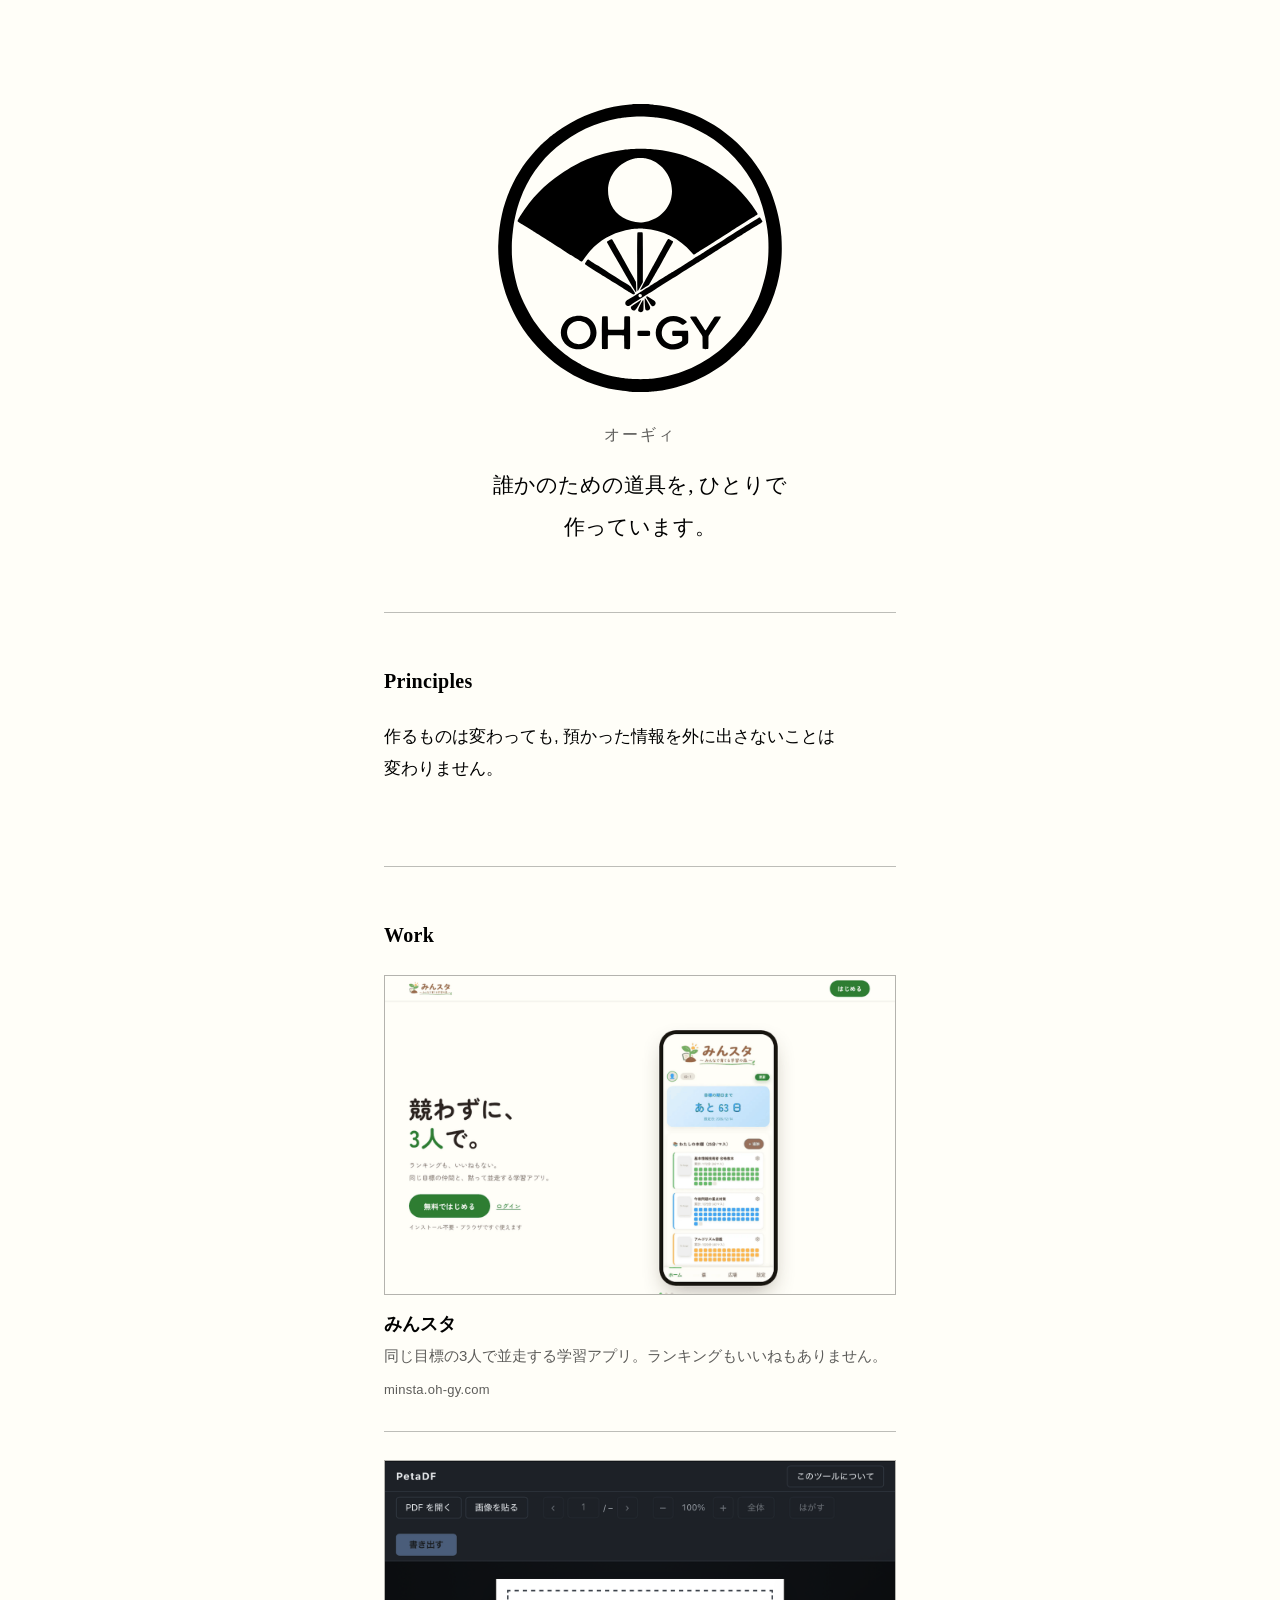
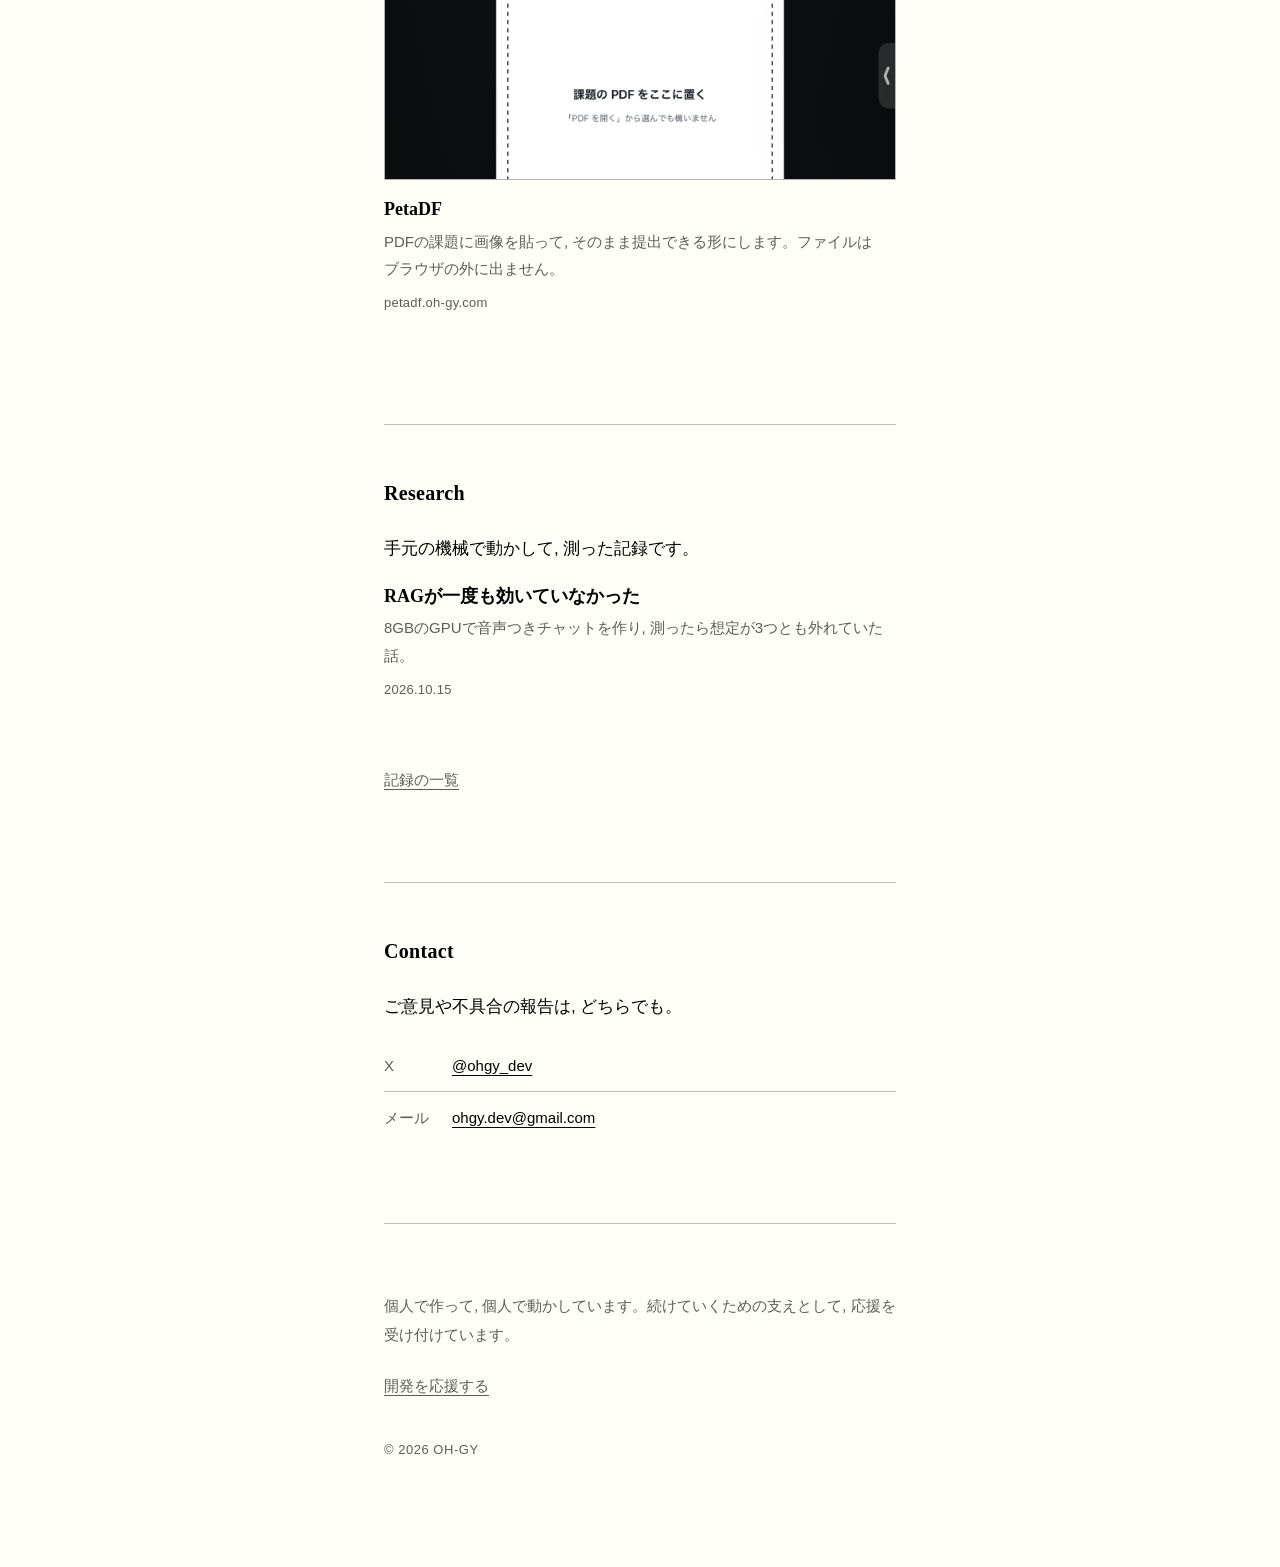
==== commit 040e082b: "カードの変更と,文言の変更" ====
--- a/index.html
+++ b/index.html
@@ -90,7 +90,7 @@
 
   <section class="band">
     <h2>Principles</h2>
-    <p>作るものは変わっても, 競わせないことと, 預かったものを外に出さないことは変えないつもりです。</p>
+    <p>作るものは変わっても, 預かった情報を外に出さないことは変わりません。</p>
   </section>
 
   <section class="band">
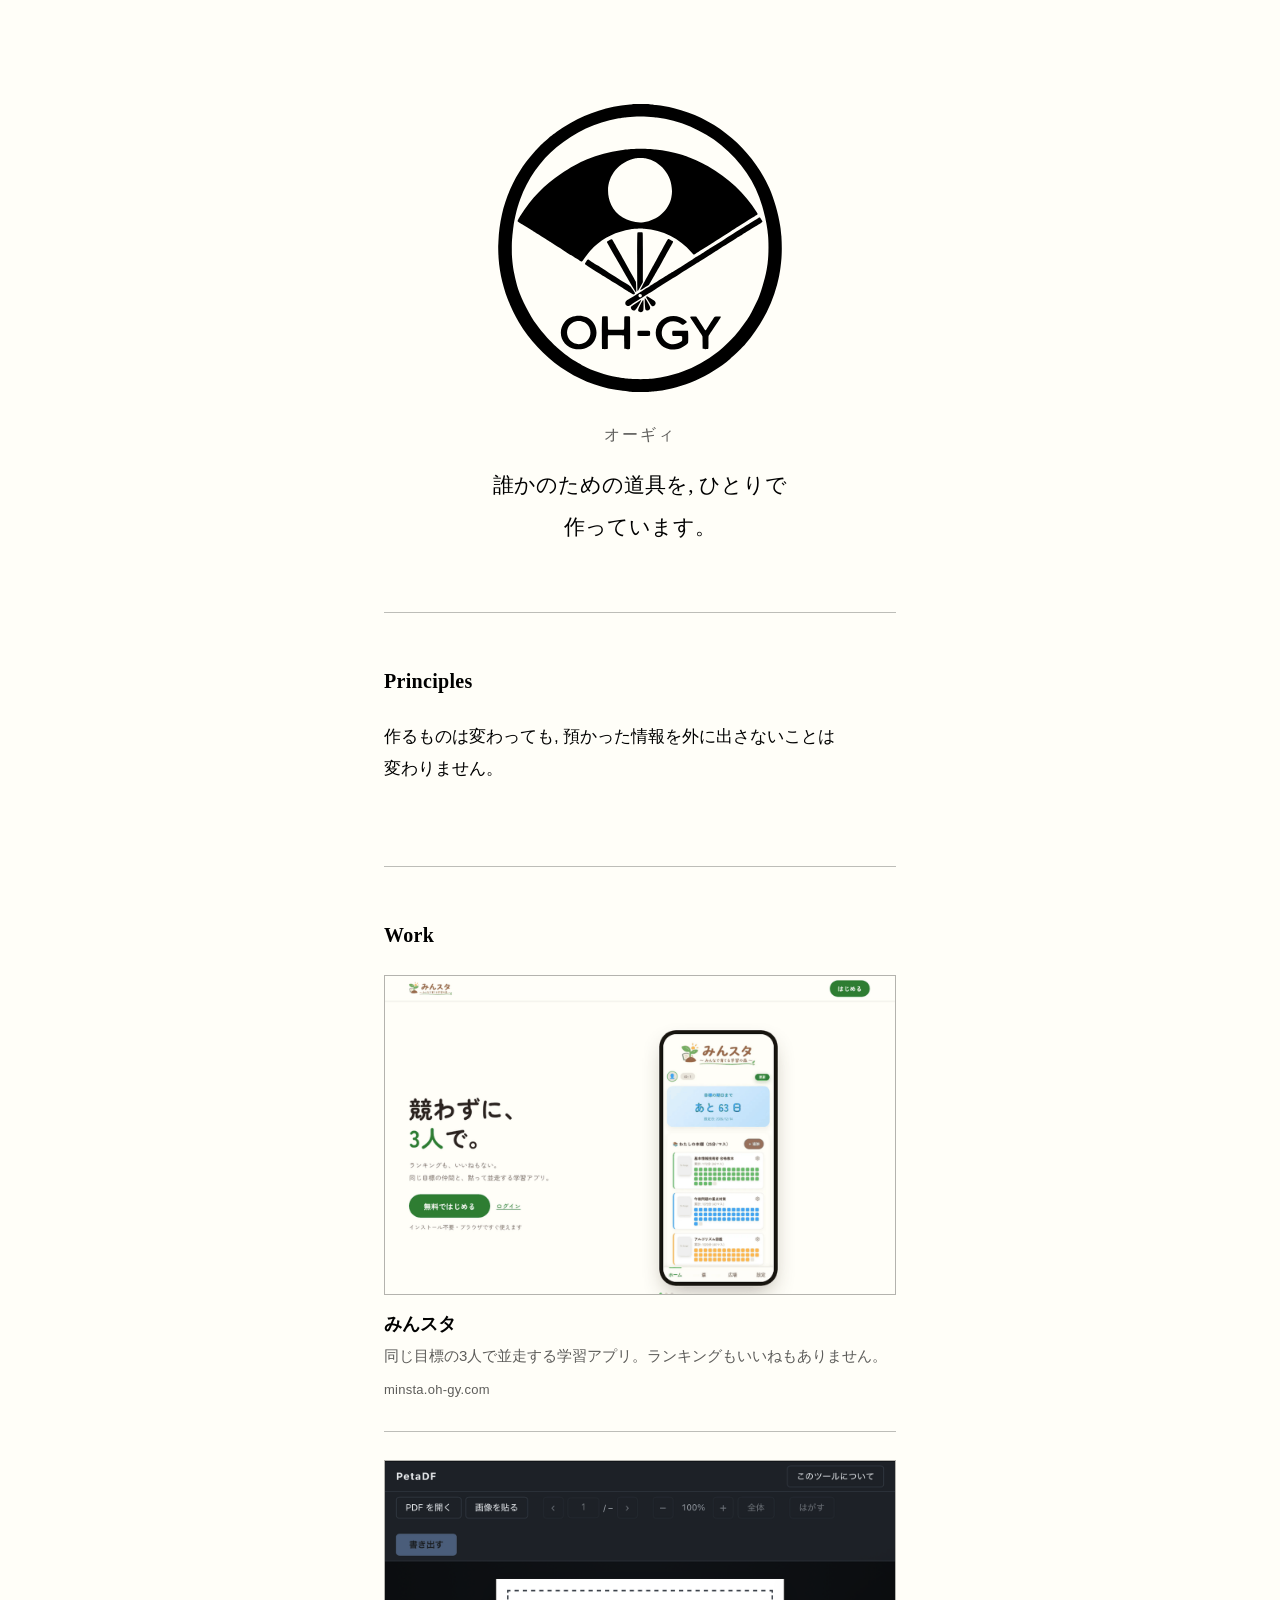
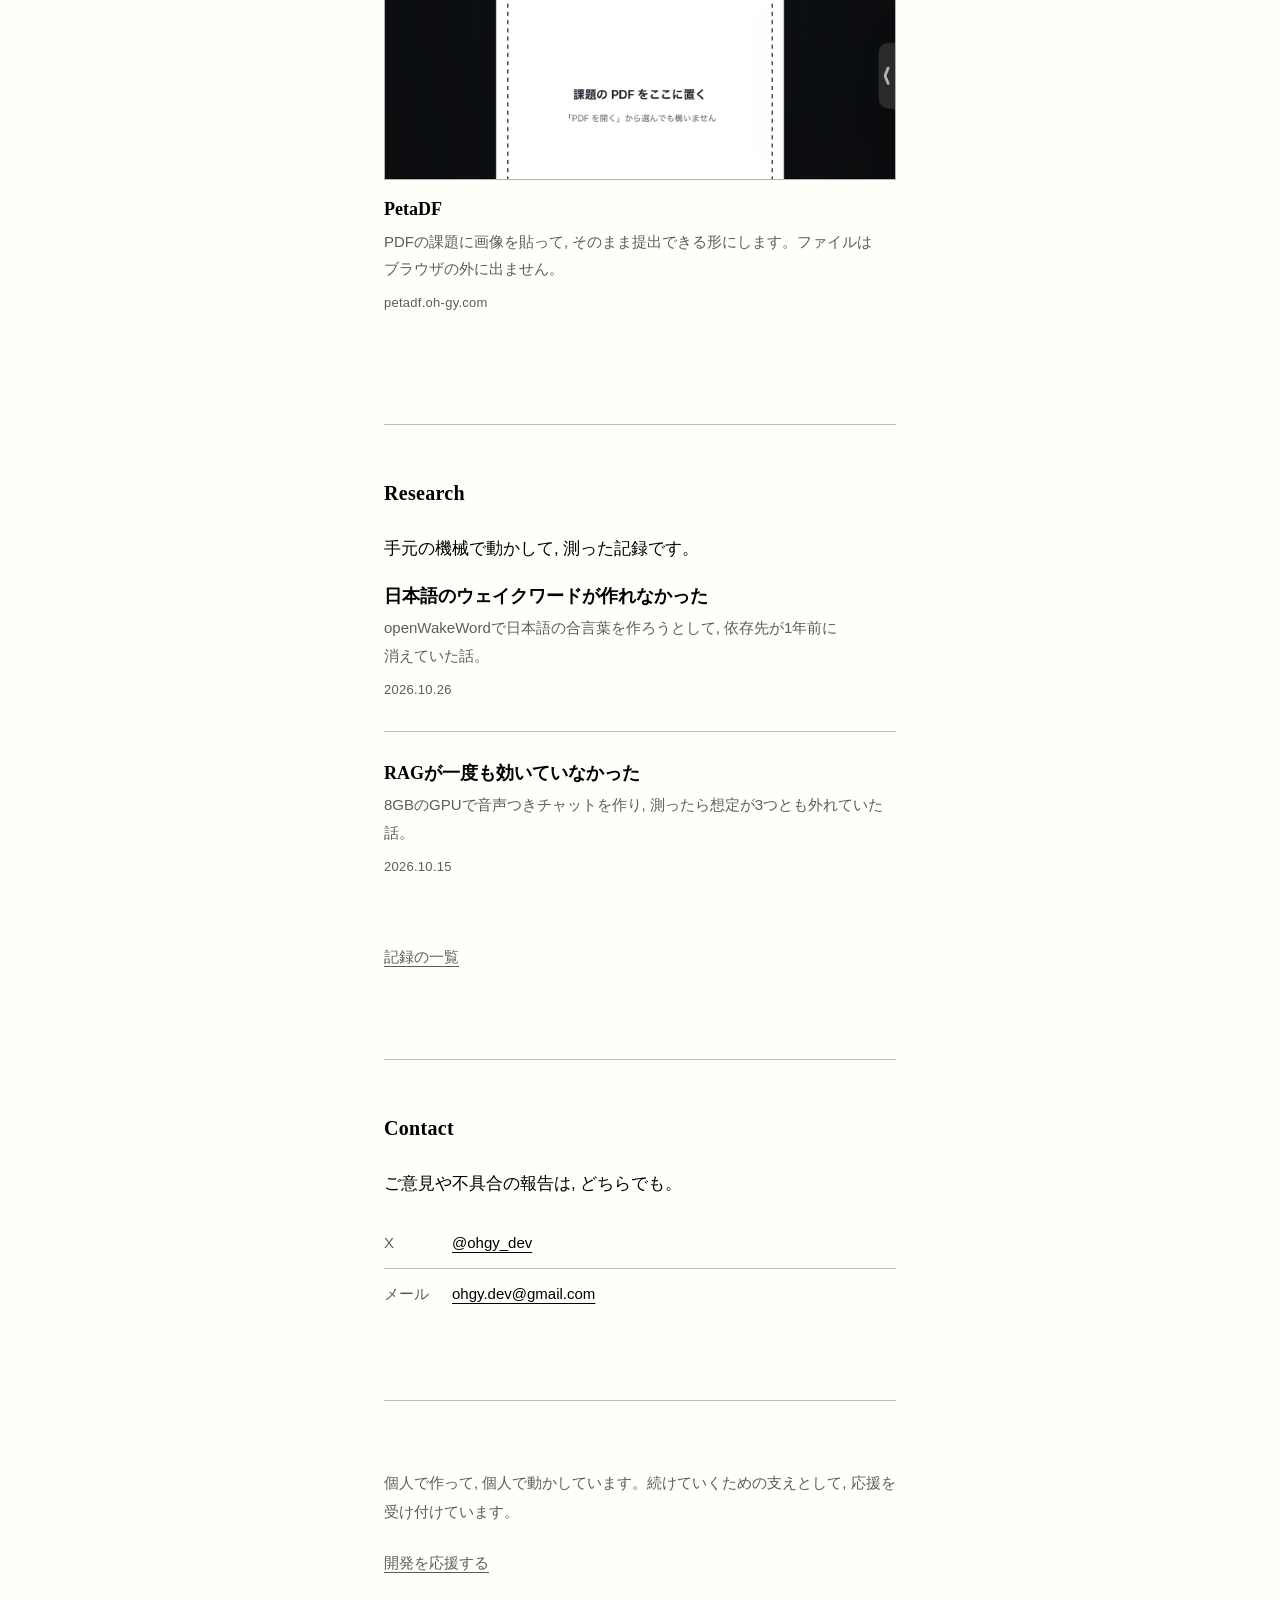
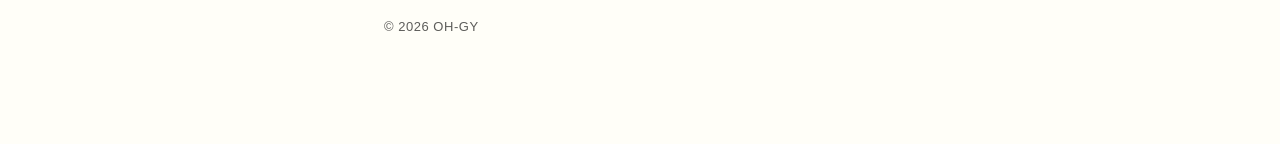
==== commit 8cb26c88: "トップの変更" ====
--- a/index.html
+++ b/index.html
@@ -123,6 +123,12 @@
     <p>手元の機械で動かして, 測った記録です。</p>
     <div class="entries">
 
+      <a class="entry" href="research/wake-word/">
+        <h3>日本語のウェイクワードが作れなかった</h3>
+        <p>openWakeWordで日本語の合言葉を作ろうとして, 依存先が1年前に消えていた話。</p>
+        <span class="meta"><time datetime="2026-10-26">2026.10.26</time></span>
+      </a>
+
       <a class="entry" href="research/local-llm/">
         <h3>RAGが一度も効いていなかった</h3>
         <p>8GBのGPUで音声つきチャットを作り, 測ったら想定が3つとも外れていた話。</p>
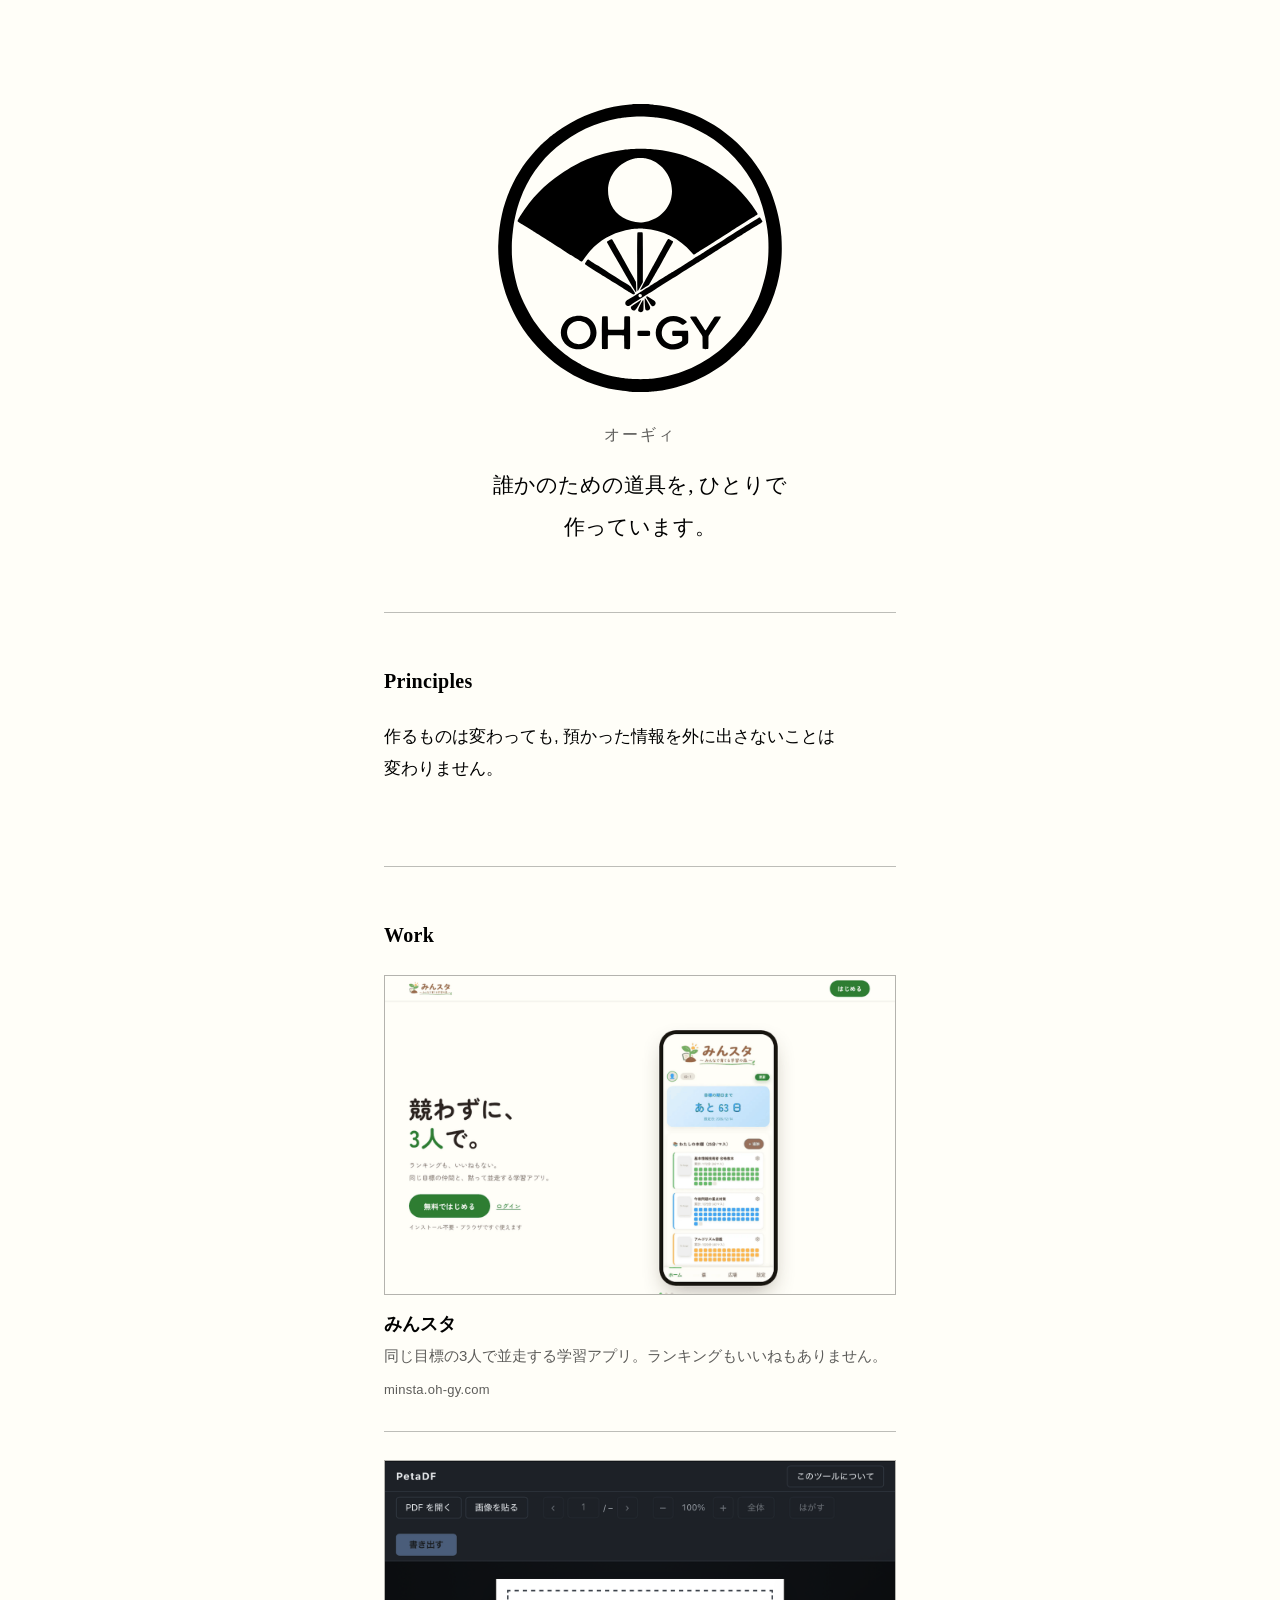
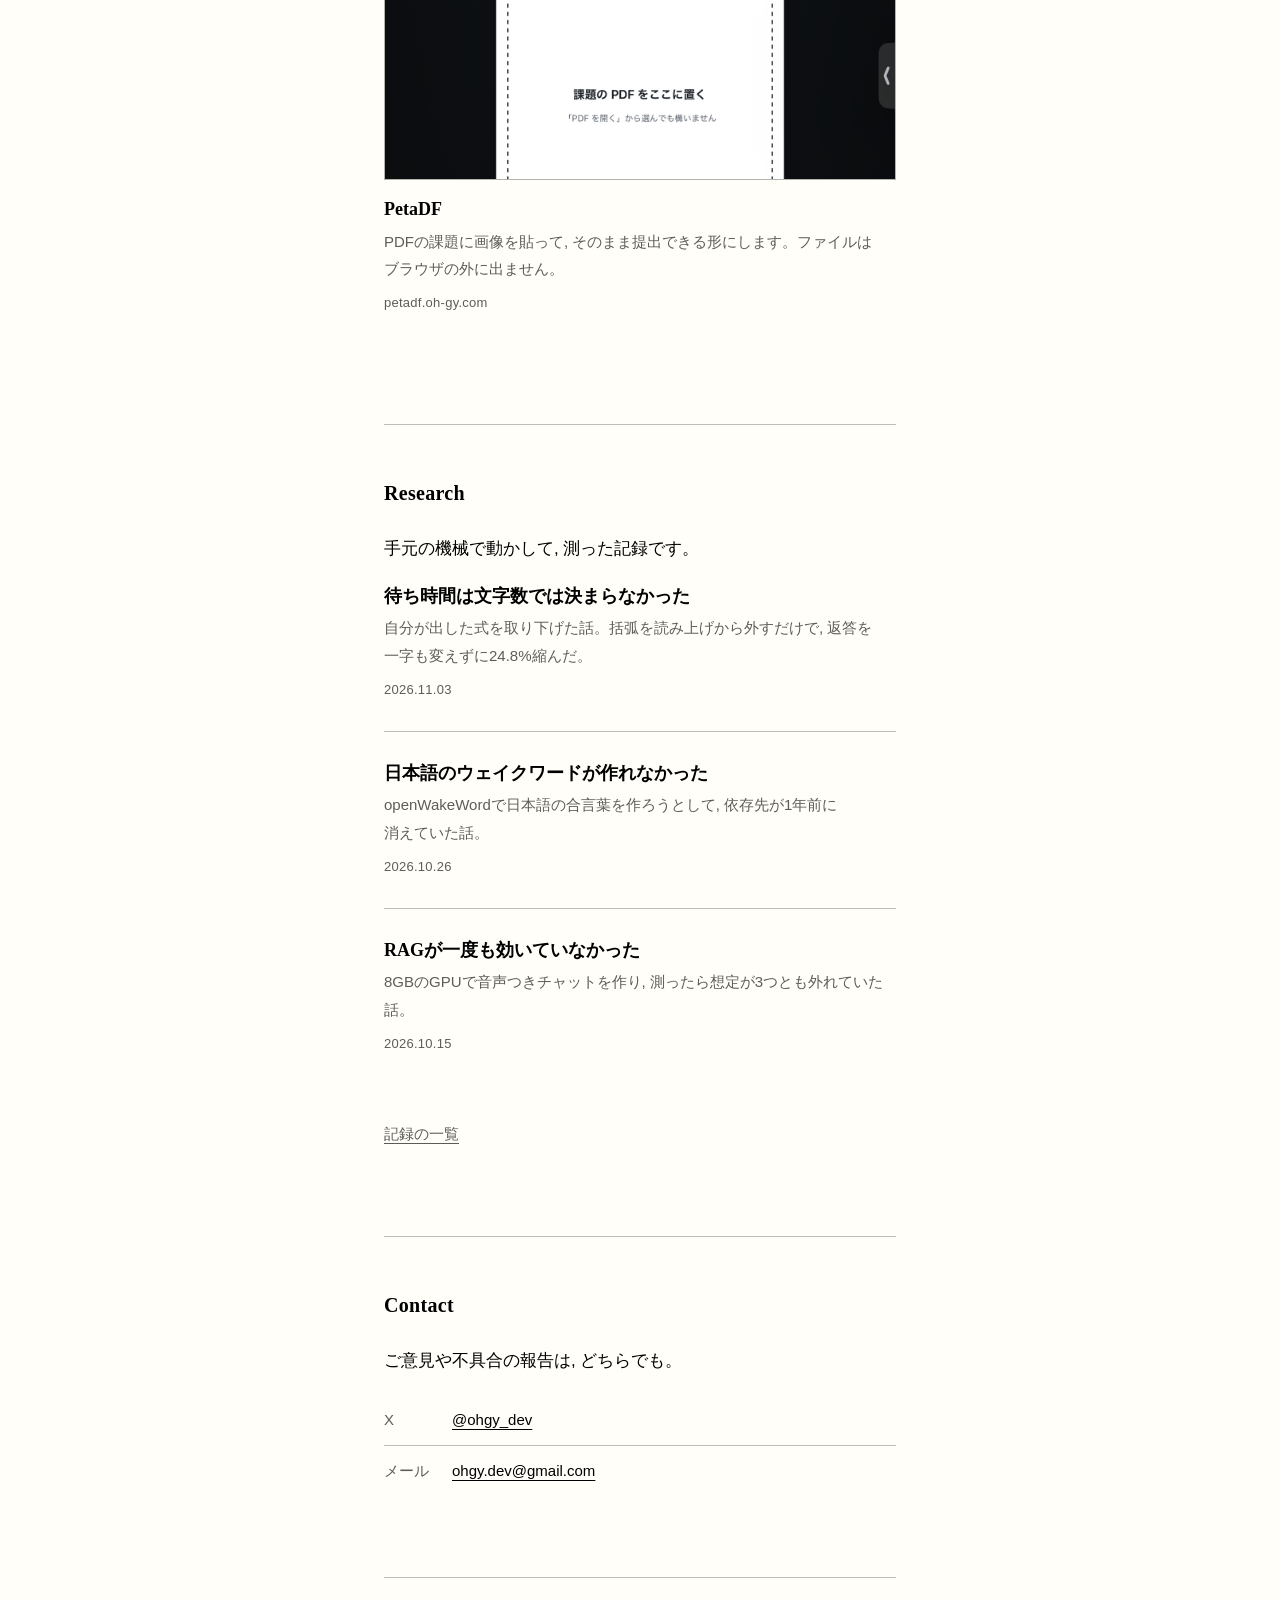
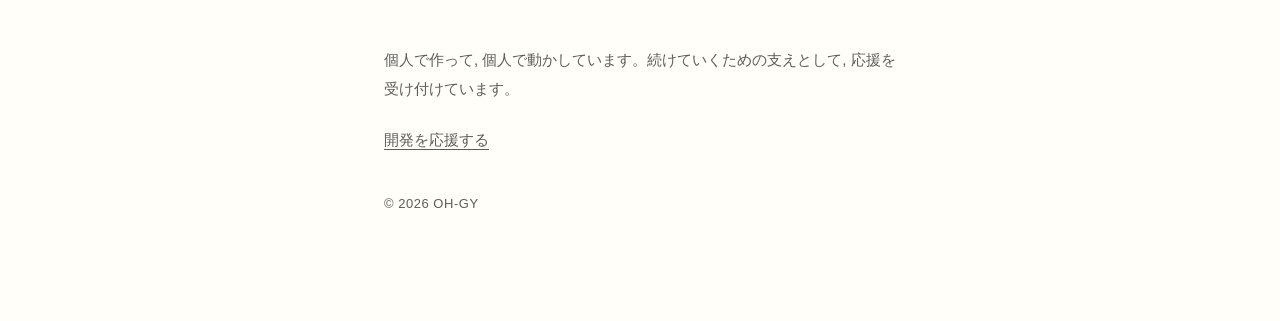
==== commit 6bf27ebf: "サイトトップの変更" ====
--- a/index.html
+++ b/index.html
@@ -123,6 +123,12 @@
     <p>手元の機械で動かして, 測った記録です。</p>
     <div class="entries">
 
+      <a class="entry" href="research/speech-timing/">
+        <h3>待ち時間は文字数では決まらなかった</h3>
+        <p>自分が出した式を取り下げた話。括弧を読み上げから外すだけで, 返答を一字も変えずに24.8%縮んだ。</p>
+        <span class="meta"><time datetime="2026-11-03">2026.11.03</time></span>
+      </a>
+
       <a class="entry" href="research/wake-word/">
         <h3>日本語のウェイクワードが作れなかった</h3>
         <p>openWakeWordで日本語の合言葉を作ろうとして, 依存先が1年前に消えていた話。</p>
@@ -162,4 +168,4 @@
 
 </main>
 </body>
-</html>
+</html>
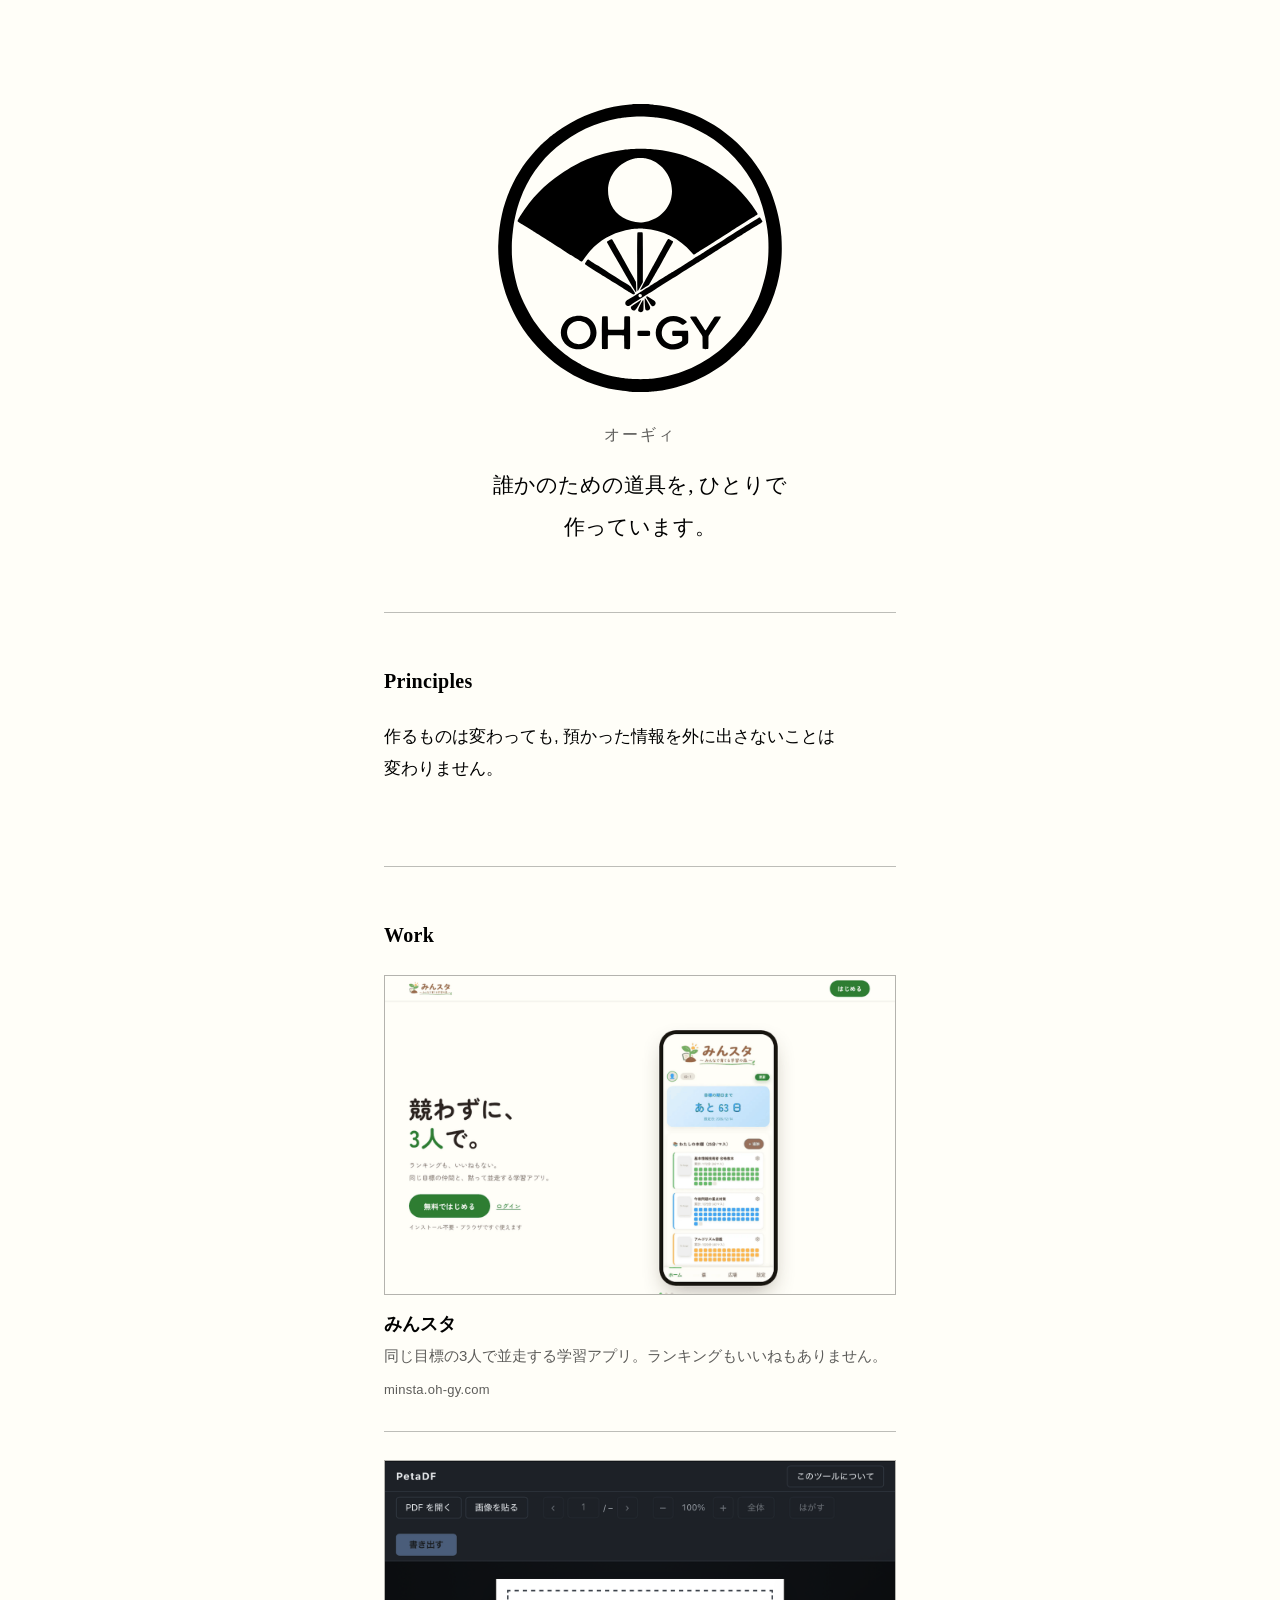
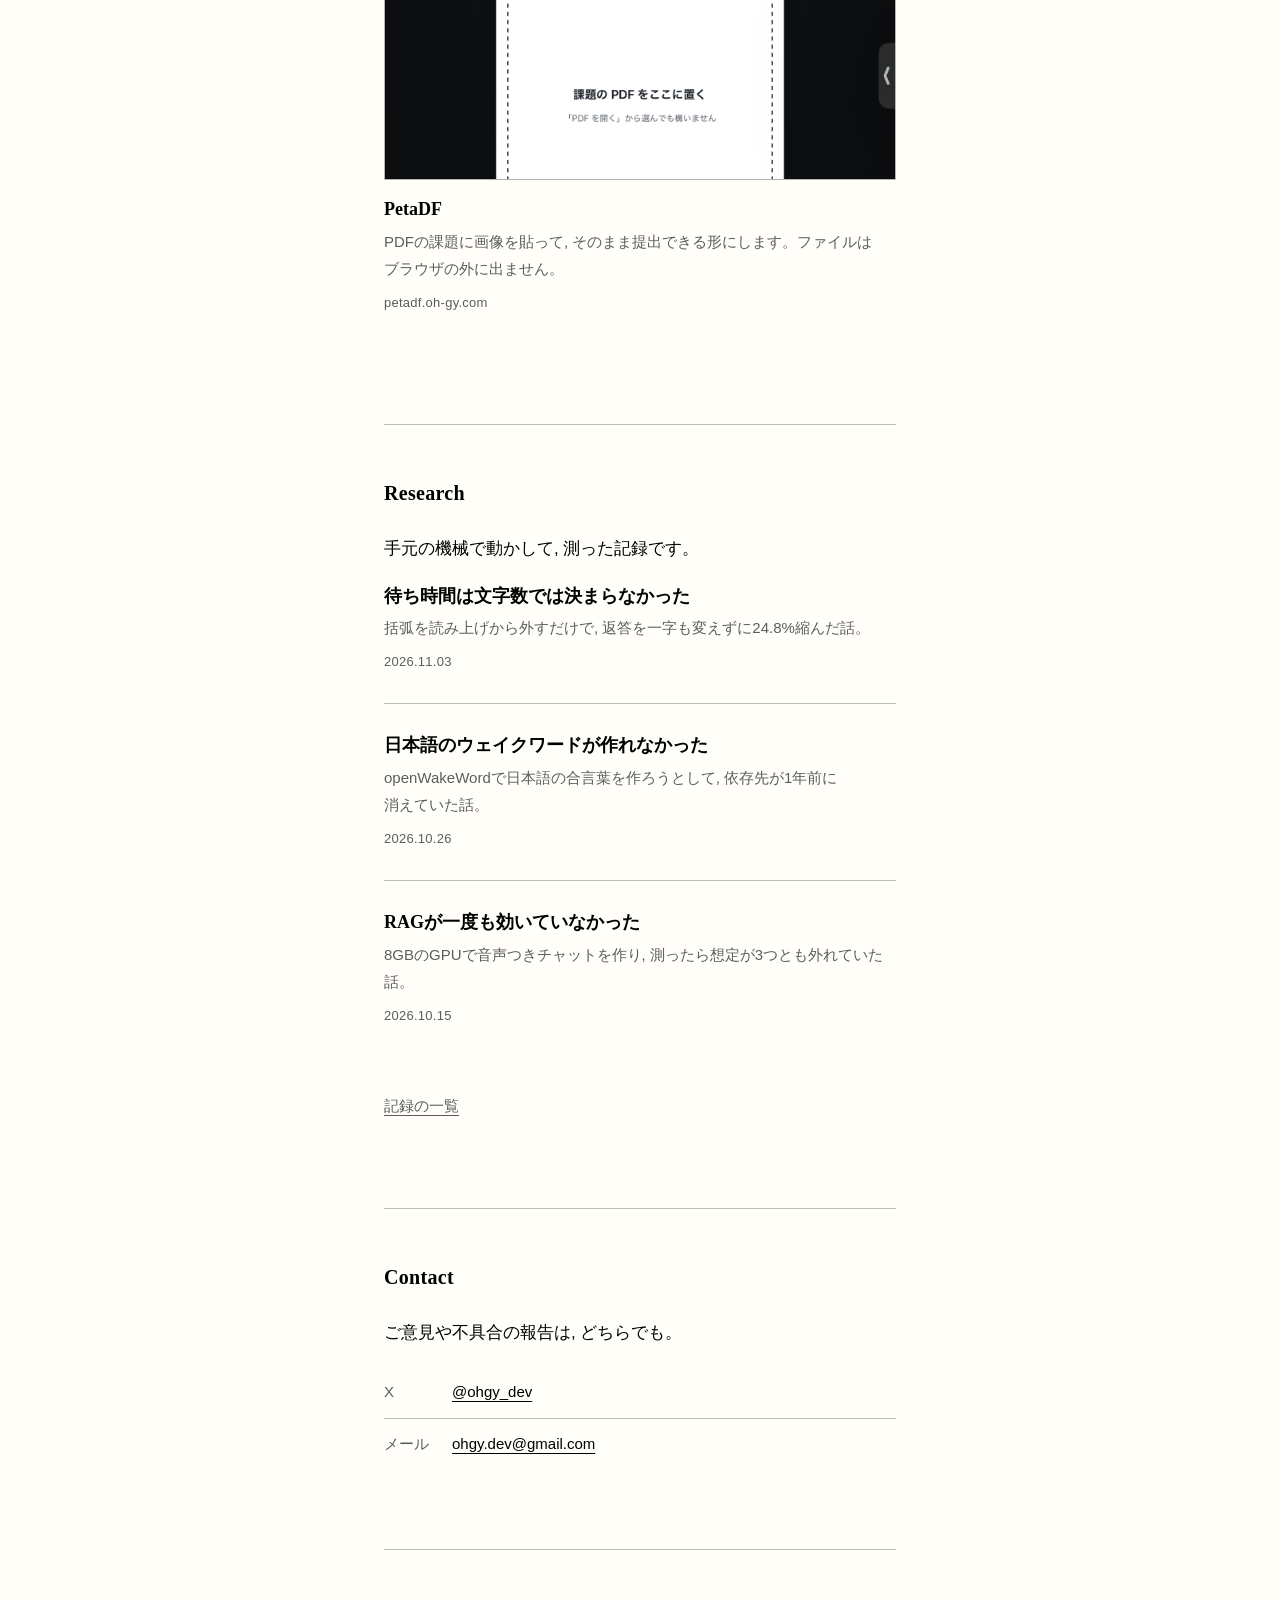
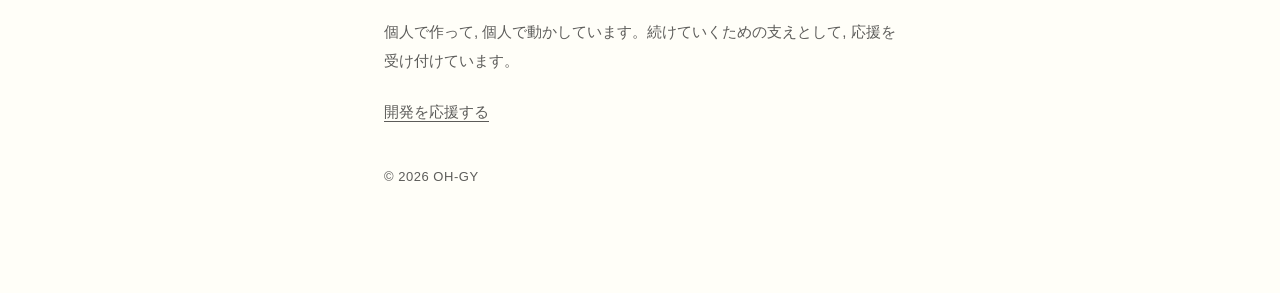
==== commit 3c3315c2: "メインインデックスの表記の変更" ====
--- a/index.html
+++ b/index.html
@@ -125,7 +125,7 @@
 
       <a class="entry" href="research/speech-timing/">
         <h3>待ち時間は文字数では決まらなかった</h3>
-        <p>自分が出した式を取り下げた話。括弧を読み上げから外すだけで, 返答を一字も変えずに24.8%縮んだ。</p>
+        <p>括弧を読み上げから外すだけで, 返答を一字も変えずに24.8%縮んだ話。</p>
         <span class="meta"><time datetime="2026-11-03">2026.11.03</time></span>
       </a>
 
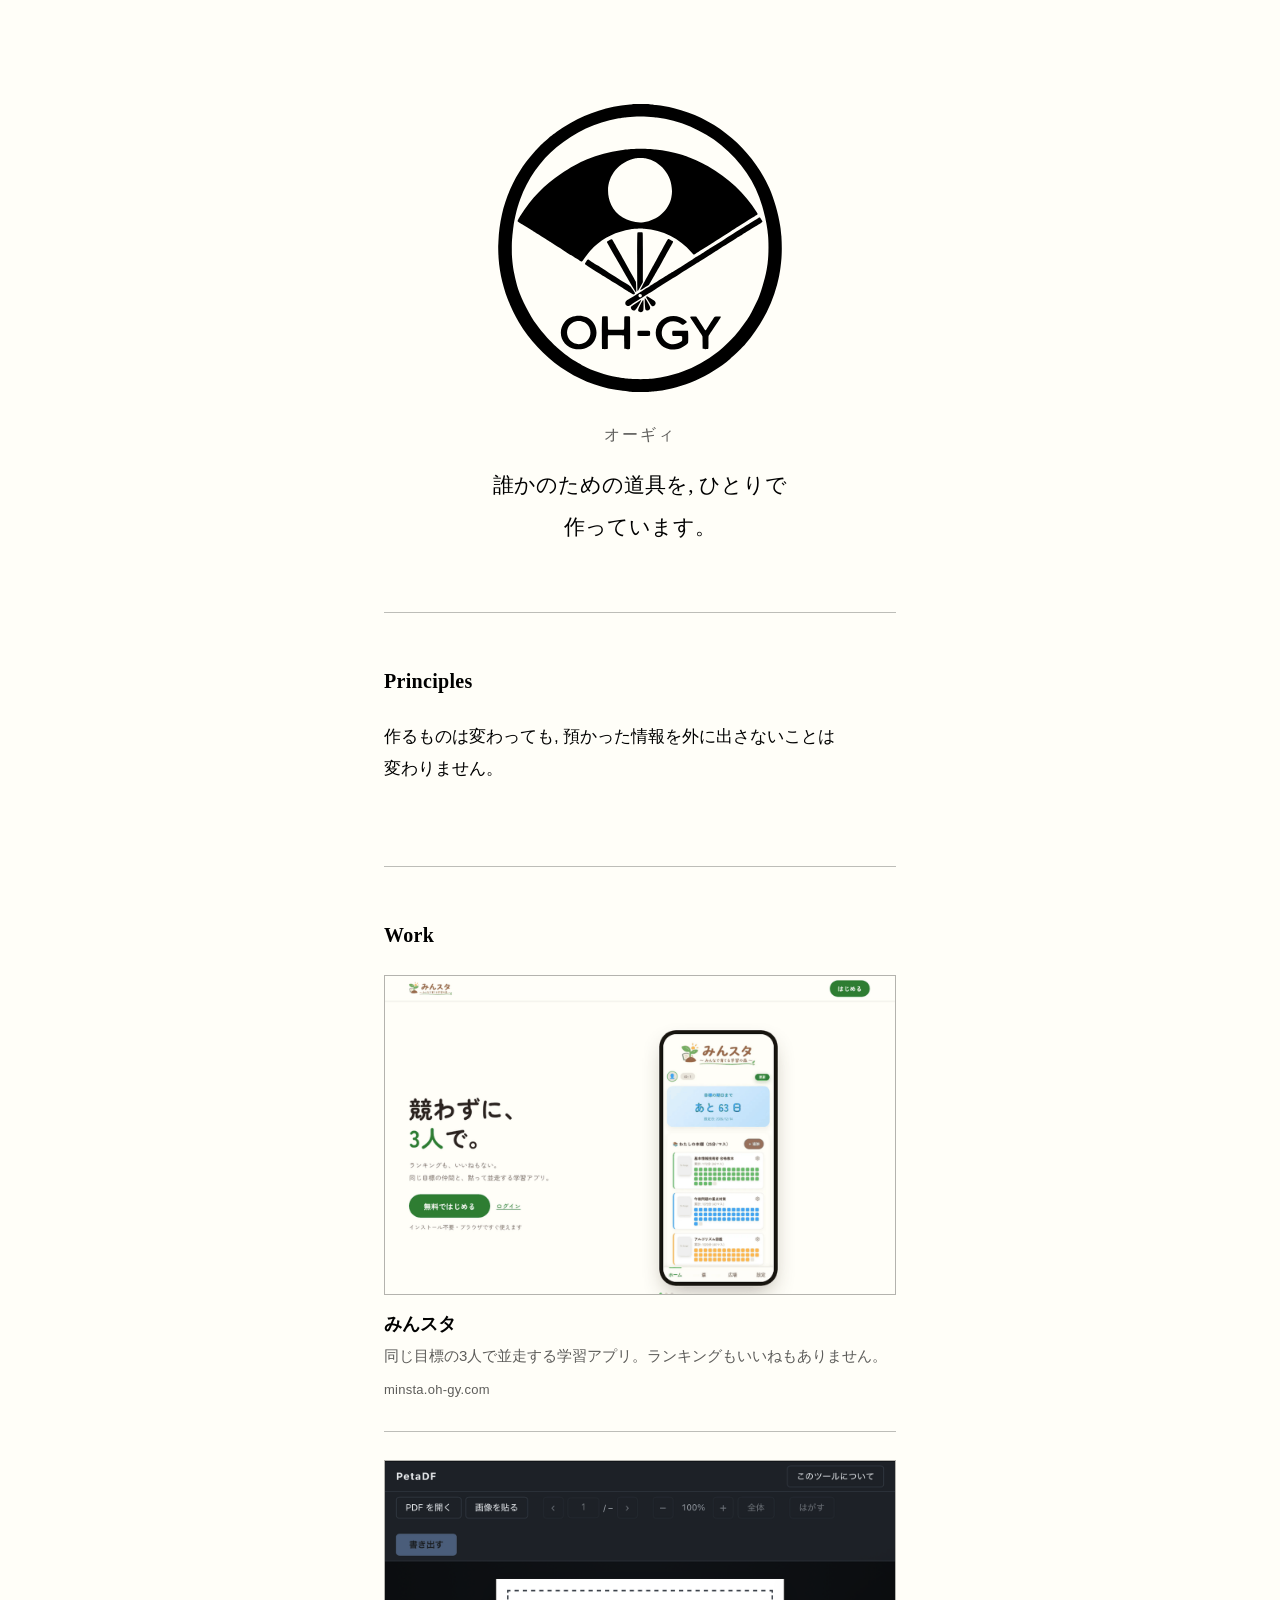
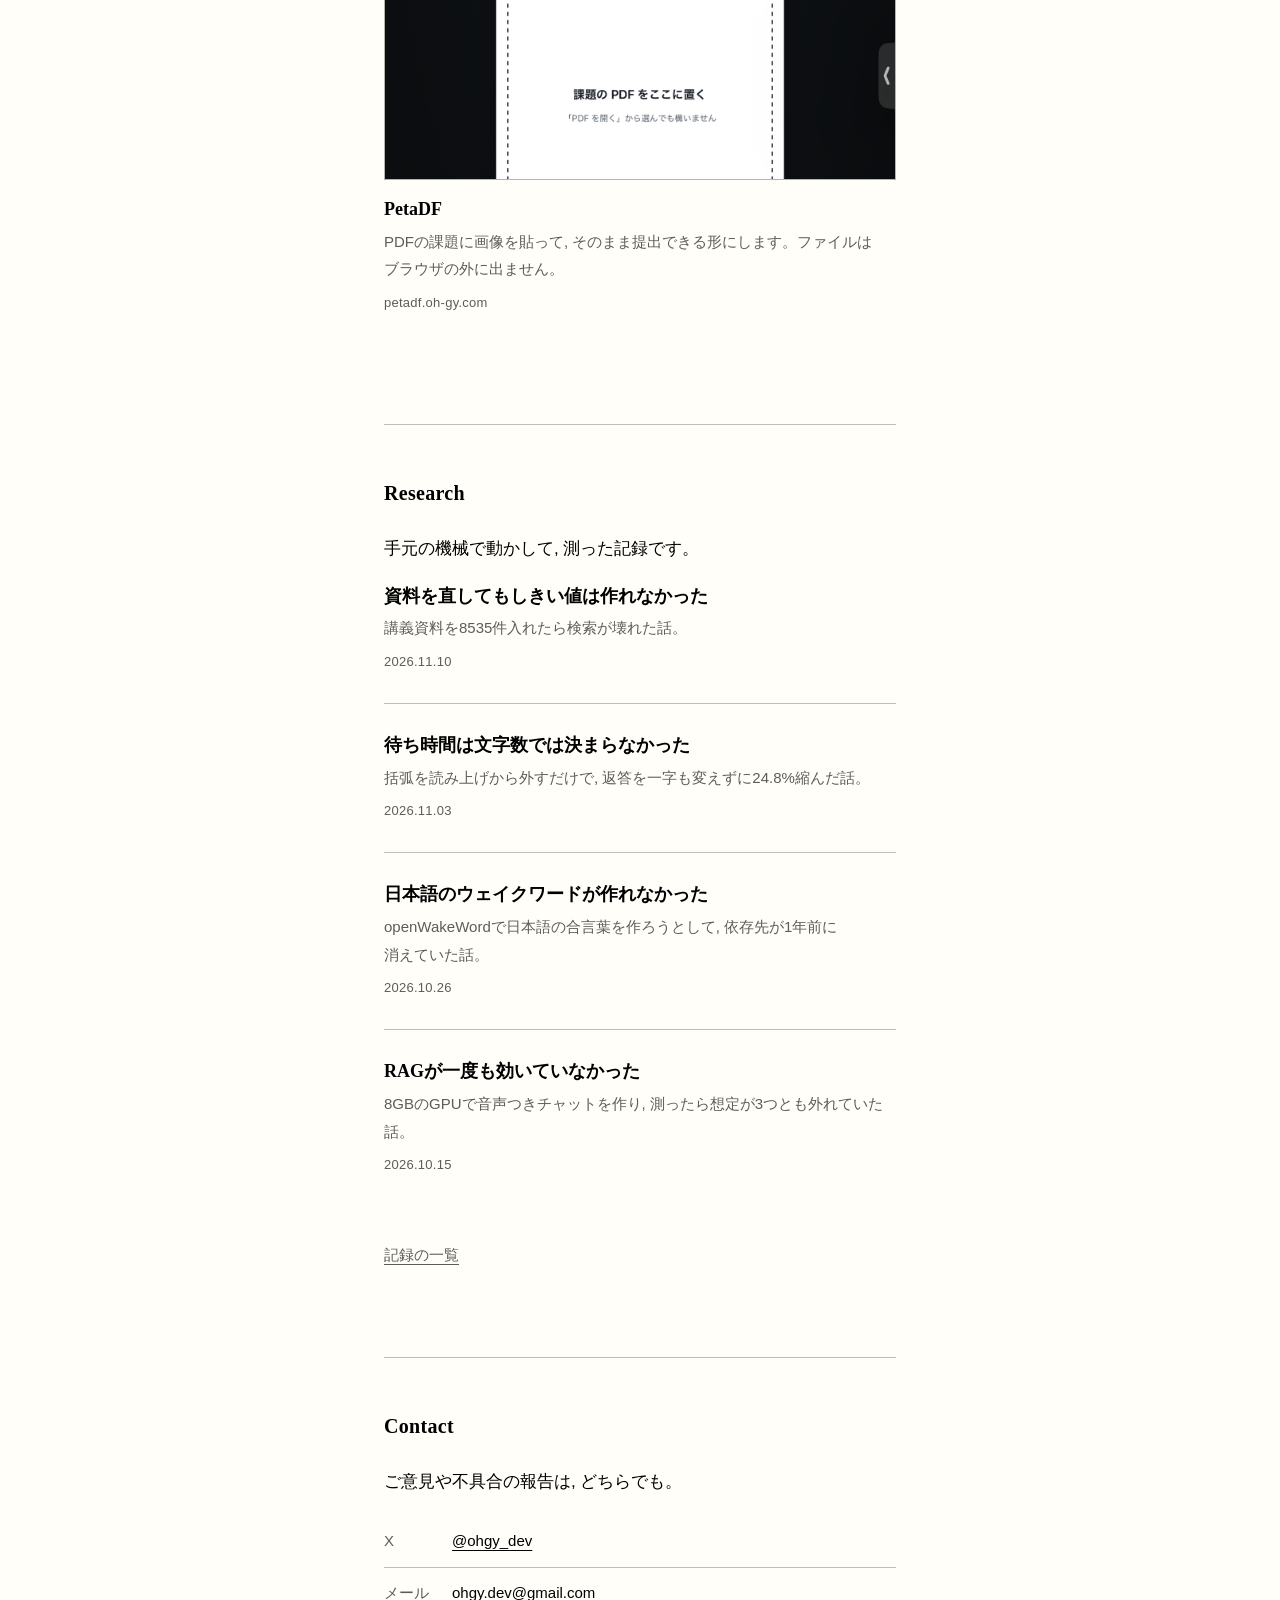
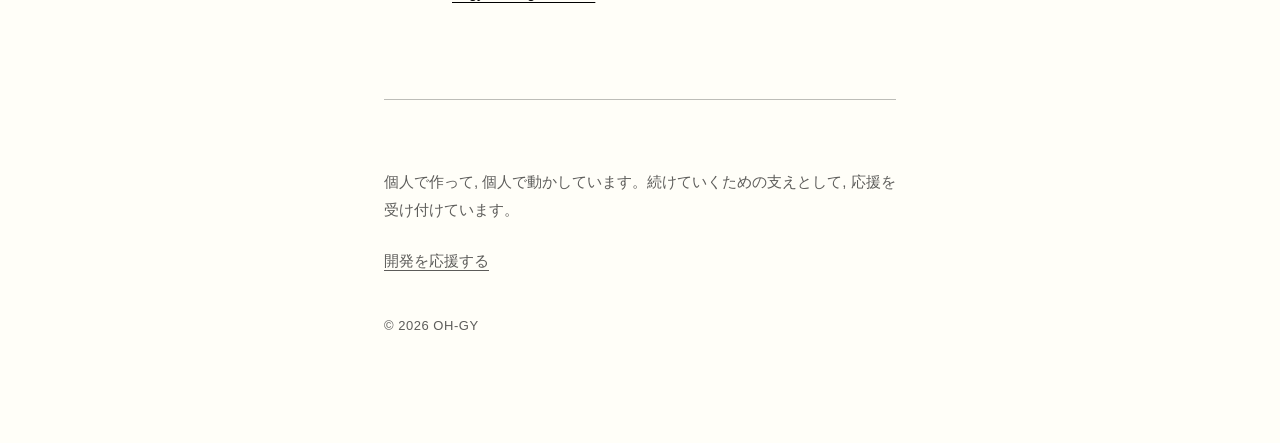
==== commit 4eb51c96: "記事4の更新" ====
--- a/index.html
+++ b/index.html
@@ -122,6 +122,12 @@
     <h2>Research</h2>
     <p>手元の機械で動かして, 測った記録です。</p>
     <div class="entries">
+     
+      <a class="entry" href="threshold/">
+        <h3>資料を直してもしきい値は作れなかった</h3>
+        <p>講義資料を8535件入れたら検索が壊れた話。</p>
+        <span class="meta"><time datetime="2026-11-10">2026.11.10</time></span>
+      </a>
 
       <a class="entry" href="research/speech-timing/">
         <h3>待ち時間は文字数では決まらなかった</h3>
